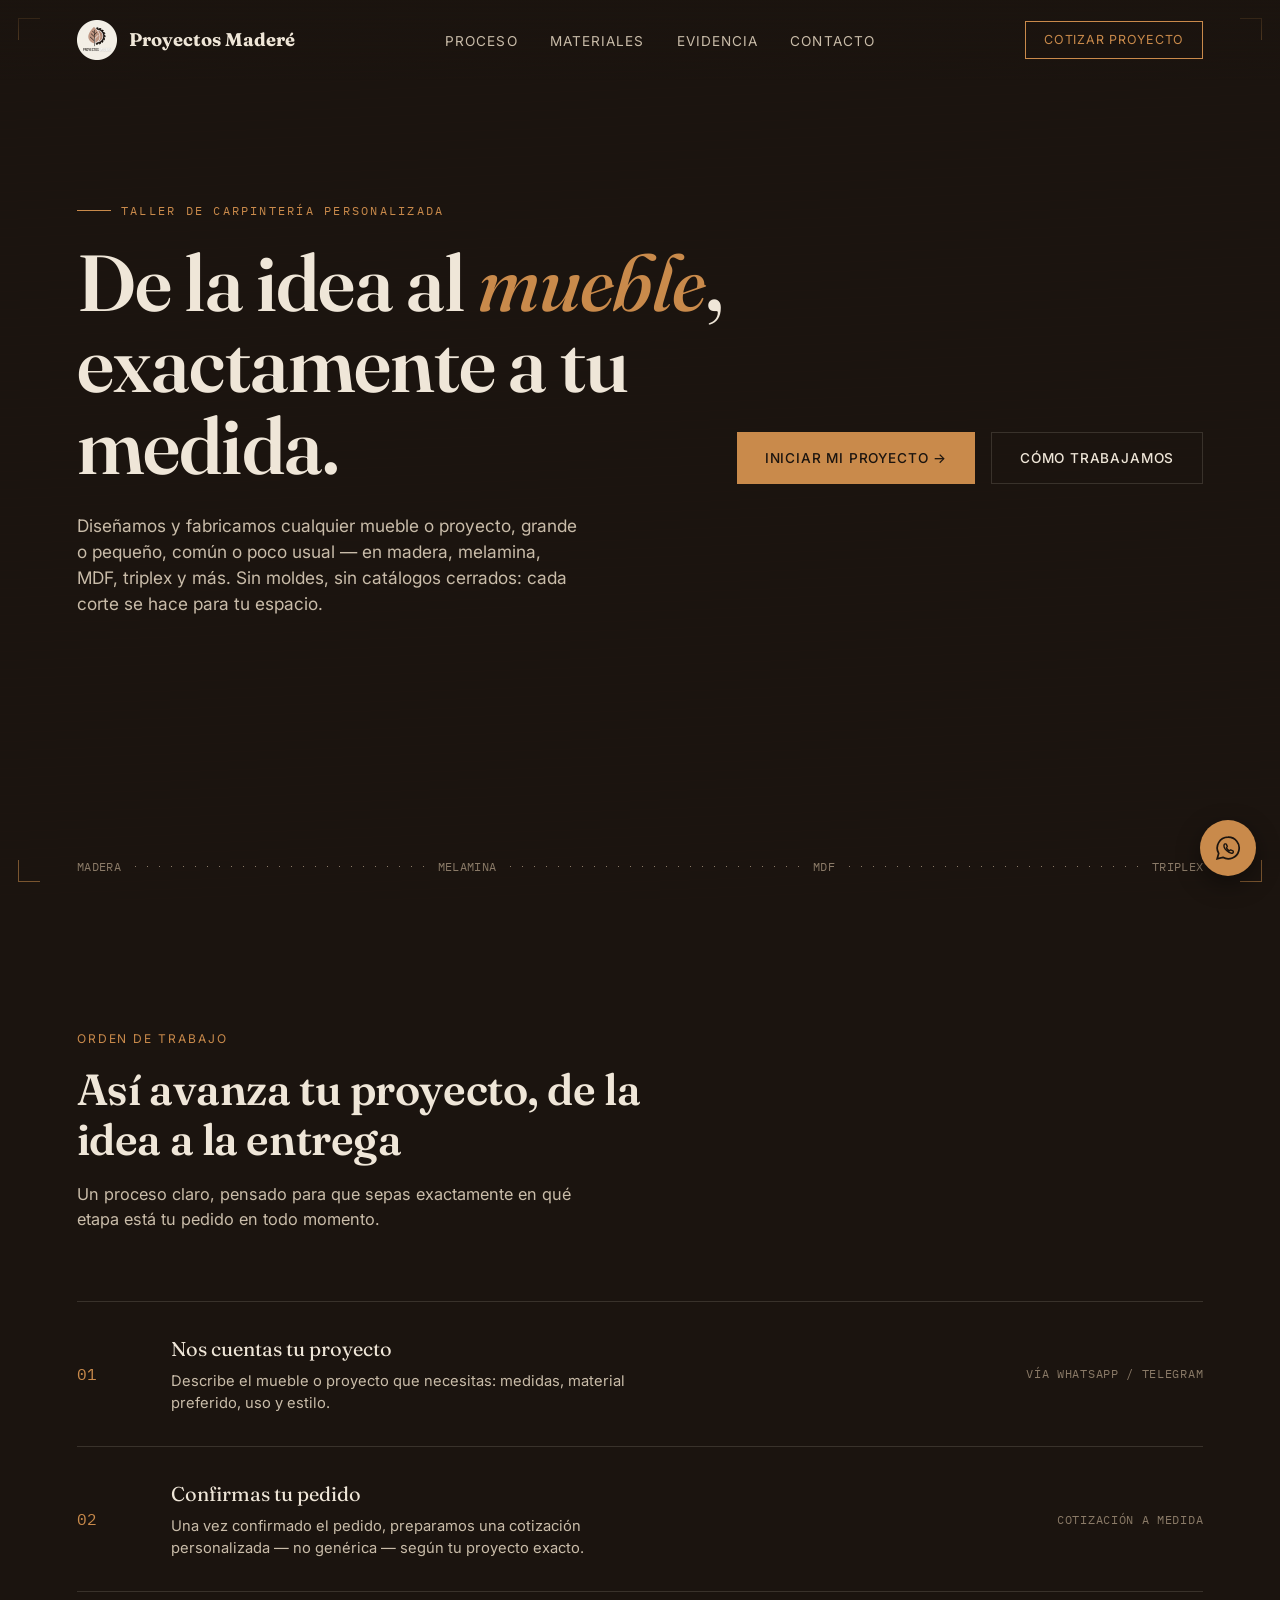
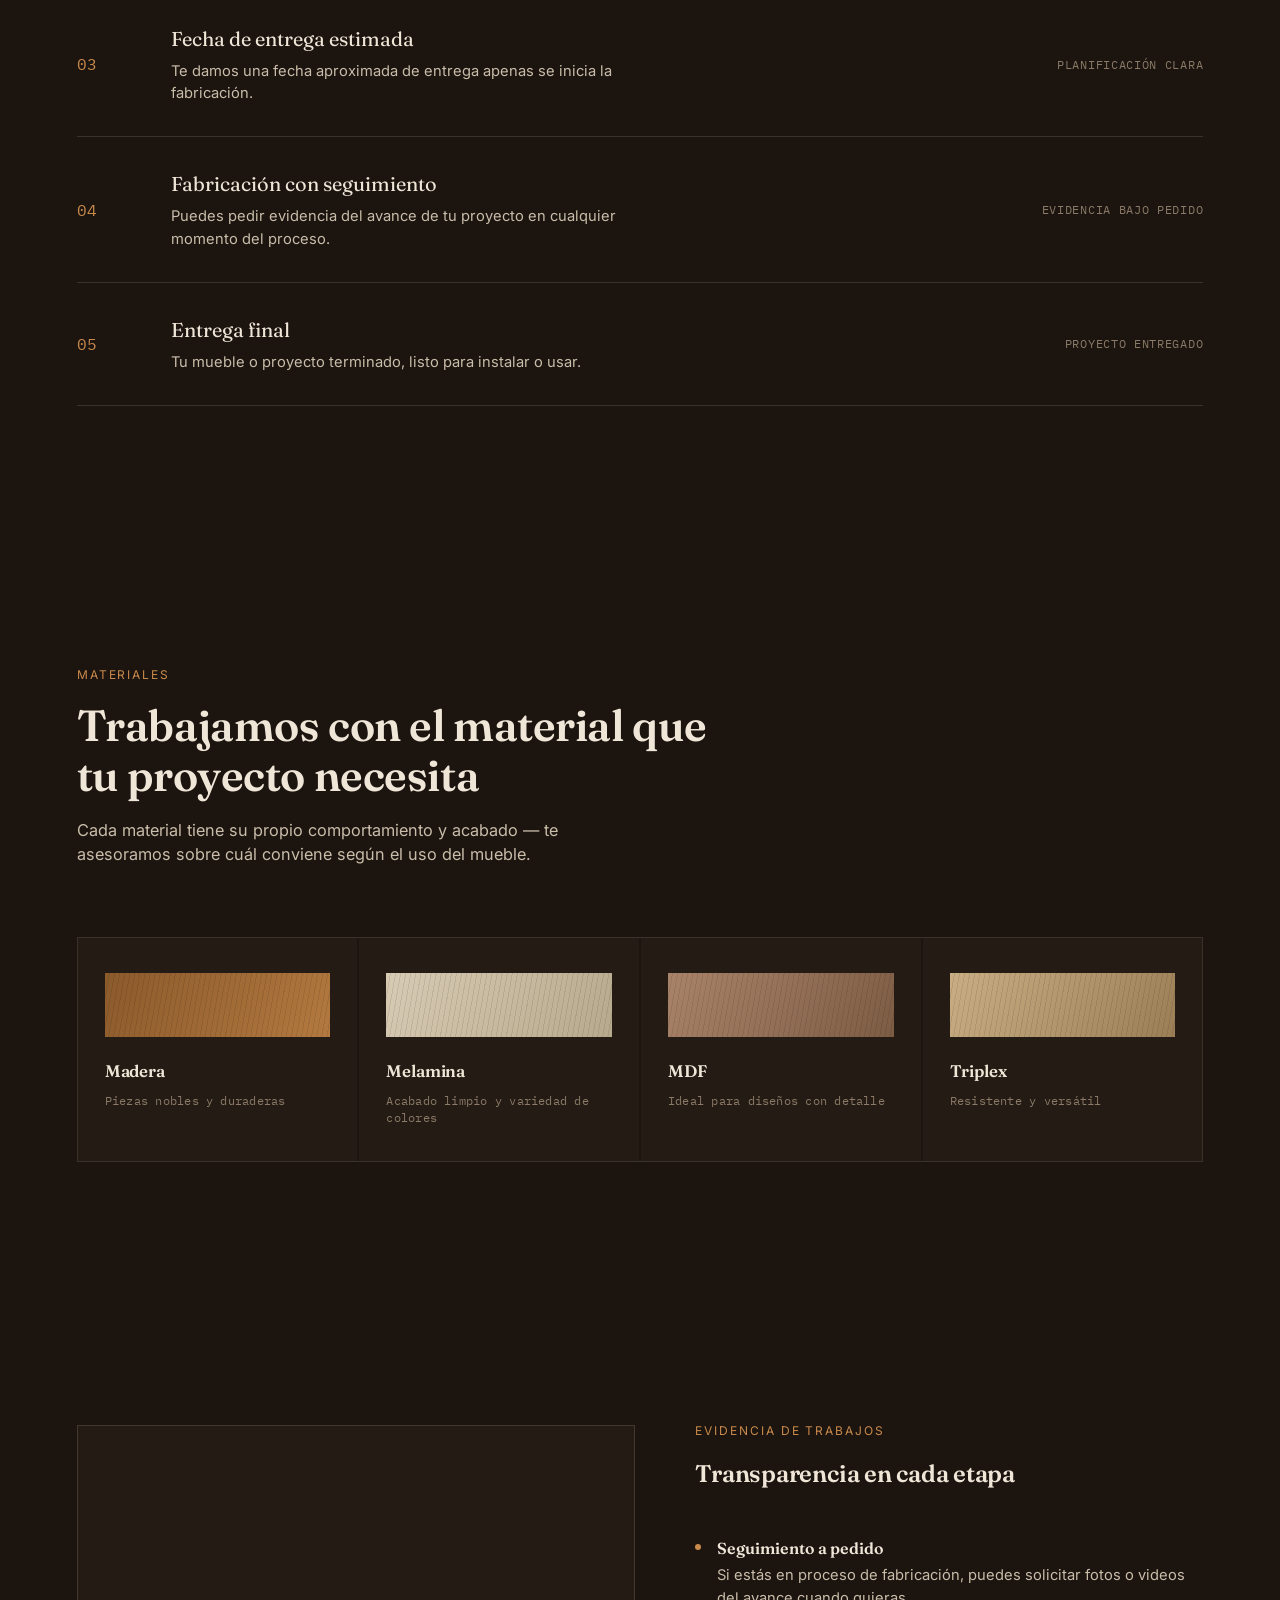
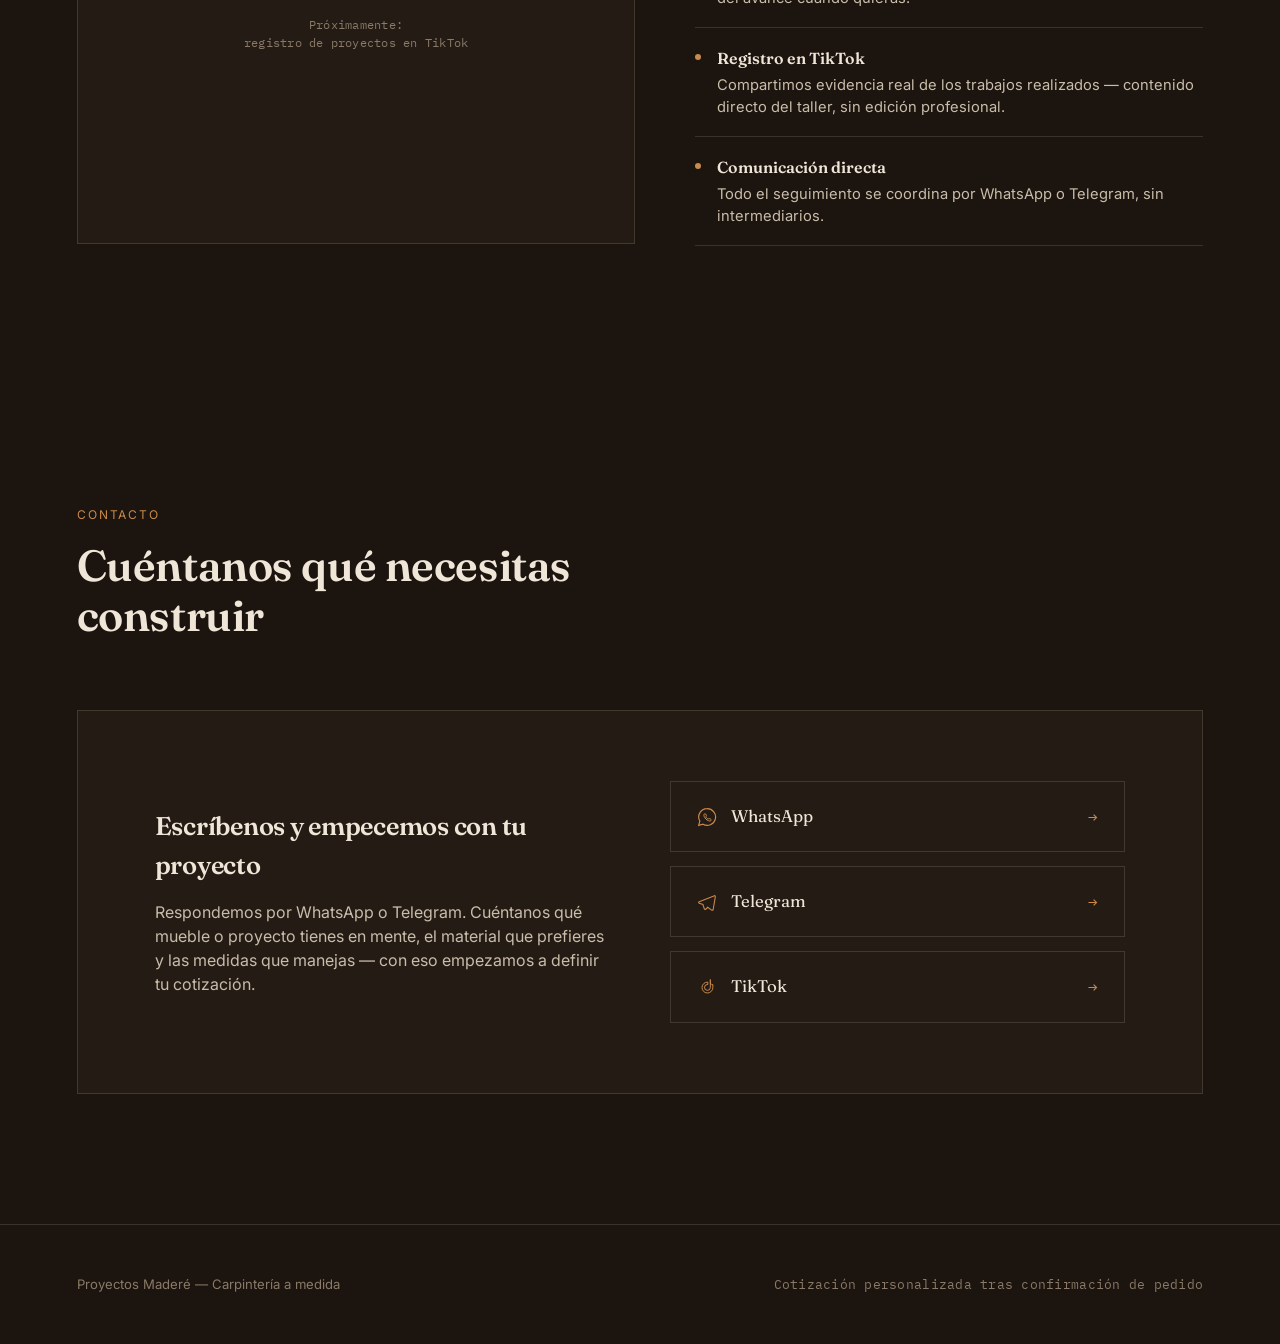
==== index.html @ c432b013 "Initial commit" ====
<!DOCTYPE html>
<html lang="es">
<head>
<meta charset="UTF-8">
<meta name="viewport" content="width=device-width, initial-scale=1.0">
<title>Proyectos Maderé — Carpintería a medida</title>
<link rel="icon" type="image/png" href="[data-uri]">
<link rel="preconnect" href="https://fonts.googleapis.com">
<link href="https://fonts.googleapis.com/css2?family=Fraunces:ital,opsz,wght@0,9..144,400;0,9..144,600;0,9..144,700;1,9..144,500&family=Inter:wght@400;500;600&family=IBM+Plex+Mono:wght@400;500&display=swap" rel="stylesheet">
<style>
  :root{
    --bg: #1B140F;
    --panel: #241B14;
    --panel-2: #2C2117;
    --wood-amber: #C98A4B;
    --wood-deep: #8B5A2B;
    --paper: #EFE6D8;
    --paper-dim: #C9BCA9;
    --muted: #8A7A67;
    --line: rgba(239,230,216,0.14);
  }
  *{box-sizing:border-box; margin:0; padding:0;}
  html{scroll-behavior:smooth;}
  body{
    background:var(--bg);
    color:var(--paper);
    font-family:'Inter', sans-serif;
    line-height:1.5;
    overflow-x:hidden;
  }
  h1,h2,h3{font-family:'Fraunces', serif; font-weight:600; letter-spacing:-0.01em;}
  .mono{font-family:'IBM Plex Mono', monospace; letter-spacing:0.02em;}
  a{color:inherit; text-decoration:none;}
  img{max-width:100%; display:block;}

  /* ---------- wood grain texture ---------- */
  .grain{
    position:fixed; inset:0; pointer-events:none; z-index:0; opacity:0.05; mix-blend-mode:overlay;
    background-image: repeating-linear-gradient(178deg, transparent 0 3px, rgba(201,138,75,0.6) 3px 4px, transparent 4px 9px),
                       repeating-linear-gradient(182deg, transparent 0 14px, rgba(139,90,43,0.4) 14px 16px, transparent 16px 40px);
  }

  /* ---------- measurement corner marks ---------- */
  .corner{position:absolute; width:22px; height:22px; border:1.5px solid var(--wood-amber); opacity:0.55;}
  .corner.tl{top:18px; left:18px; border-right:none; border-bottom:none;}
  .corner.tr{top:18px; right:18px; border-left:none; border-bottom:none;}
  .corner.bl{bottom:18px; left:18px; border-right:none; border-top:none;}
  .corner.br{bottom:18px; right:18px; border-left:none; border-top:none;}

  /* ---------- nav ---------- */
  header{
    position:fixed; top:0; left:0; right:0; z-index:50;
    display:flex; align-items:center; justify-content:space-between;
    padding:20px 6vw;
    background:linear-gradient(to bottom, rgba(27,20,15,0.95), rgba(27,20,15,0));
    transition:background .3s;
  }
  .logo{font-family:'Fraunces', serif; font-size:1.15rem; font-weight:700; display:flex; align-items:center; gap:12px;}
  .logo .mark-img{
    width:40px; height:40px; object-fit:contain; flex-shrink:0;
  }
  nav ul{list-style:none; display:flex; gap:32px;}
  nav a{font-size:0.85rem; text-transform:uppercase; letter-spacing:0.08em; color:var(--paper-dim); transition:color .2s;}
  nav a:hover{color:var(--wood-amber);}
  .nav-cta{
    font-size:0.78rem; text-transform:uppercase; letter-spacing:0.06em;
    border:1px solid var(--wood-amber); color:var(--wood-amber); padding:9px 18px;
  }
  .nav-cta:hover{background:var(--wood-amber); color:var(--bg);}
  .menu-toggle{display:none; font-size:1.5rem; color:var(--paper); background:none; border:none; cursor:pointer;}

  /* ---------- hero ---------- */
  .hero{
    position:relative; min-height:100vh; display:flex; flex-direction:column; justify-content:center;
    padding:0 6vw; overflow:hidden;
  }
  .hero-tag{
    font-size:0.78rem; text-transform:uppercase; letter-spacing:0.18em; color:var(--wood-amber);
    display:flex; align-items:center; gap:10px; margin-bottom:22px;
    opacity:0; animation:fadeUp .8s .1s forwards;
  }
  .hero-tag::before{content:""; width:34px; height:1px; background:var(--wood-amber);}
  .hero h1{
    font-size:clamp(2.6rem, 6.2vw, 5.2rem); line-height:1.03; max-width:14ch;
    opacity:0; animation:fadeUp .9s .25s forwards;
  }
  .hero h1 em{font-style:italic; color:var(--wood-amber); font-weight:500;}
  .hero p{
    margin-top:26px; max-width:46ch; font-size:1.08rem; color:var(--paper-dim);
    opacity:0; animation:fadeUp .9s .45s forwards;
  }
  .hero-actions{position: relative; top: -215px; margin-top:30px; display:flex; gap:16px; flex-wrap:wrap; justify-content:flex-end; opacity:0; animation:fadeUp .9s .6s forwards;}
  .btn{
    padding:15px 28px; font-size:0.85rem; text-transform:uppercase; letter-spacing:0.06em; font-weight:500;
    display:inline-flex; align-items:center; gap:10px; transition:all .25s; cursor:pointer; border:none;
  }
  .btn-solid{background:var(--wood-amber); color:var(--bg);}
  .btn-solid:hover{background:var(--paper); transform:translateY(-2px);}
  .btn-ghost{border:1px solid var(--line); color:var(--paper);}
  .btn-ghost:hover{border-color:var(--wood-amber); color:var(--wood-amber);}

  @keyframes fadeUp{from{opacity:0; transform:translateY(18px);} to{opacity:1; transform:translateY(0);}}

  .measure-row{
    position:absolute; bottom:25px; left:6vw; right:6vw; display:flex; align-items:center; gap:14px;
    color:var(--muted); opacity:0; animation:fadeUp 1s .8s forwards;
  }
  .measure-row .tick-line{flex:1; height:1px; background:repeating-linear-gradient(90deg, var(--muted) 0 1px, transparent 1px 12px);}
  .measure-row span{font-size:0.72rem; white-space:nowrap;}

  /* ---------- section shell ---------- */
  section{position:relative; padding:130px 6vw;}
  .section-head{max-width:640px; margin-bottom:70px;}
  .eyebrow{
    font-size:0.75rem; text-transform:uppercase; letter-spacing:0.16em; color:var(--wood-amber);
    display:block; margin-bottom:16px;
  }
  .section-head h2{font-size:clamp(1.9rem, 3.4vw, 2.9rem); line-height:1.15;}
  .section-head p{margin-top:18px; color:var(--paper-dim); font-size:1.02rem; max-width:52ch;}

  /* ---------- proceso: cut list ---------- */
  .cutlist{border-top:1px solid var(--line);}
  .cut-row{
    display:grid; grid-template-columns:70px 1fr 240px; gap:24px; align-items:center;
    padding:32px 0; border-bottom:1px solid var(--line);
    opacity:0; transform:translateY(16px); transition:opacity .6s, transform .6s;
  }
  .cut-row.visible{opacity:1; transform:translateY(0);}
  .cut-num{font-family:'IBM Plex Mono', monospace; font-size:1rem; color:var(--wood-amber);}
  .cut-title{font-size:1.25rem; font-family:'Fraunces', serif;}
  .cut-desc{color:var(--paper-dim); font-size:0.92rem; margin-top:6px; max-width:56ch;}
  .cut-tag{
    font-family:'IBM Plex Mono', monospace; font-size:0.72rem; color:var(--muted); text-align:right;
    text-transform:uppercase; letter-spacing:0.06em;
  }

  /* ---------- materiales ---------- */
  .materials-grid{display:grid; grid-template-columns:repeat(auto-fit, minmax(210px, 1fr)); gap:2px; border:1px solid var(--line);}
  .material-chip{
    background:var(--panel); padding:34px 26px; border:1px solid transparent; position:relative; transition:.3s;
    cursor:default;
  }
  .material-chip:hover{background:var(--panel-2); border-color:var(--wood-amber);}
  .swatch{width:100%; height:64px; margin-bottom:22px; position:relative; overflow:hidden;}
  .swatch::after{content:""; position:absolute; inset:0; opacity:.5;
    background-image:repeating-linear-gradient(100deg, transparent 0 4px, rgba(0,0,0,0.18) 4px 5px);}
  .swatch-madera{background:linear-gradient(120deg,#8B5A2B,#B37940);}
  .swatch-melamina{background:linear-gradient(120deg,#D8CBB4,#B7A98C);}
  .swatch-mdf{background:linear-gradient(120deg,#A9836A,#7C5C43);}
  .swatch-triplex{background:linear-gradient(120deg,#C9AE83,#9B7E56);}
  .material-chip h3{font-size:1.05rem;}
  .material-chip .mono{font-size:0.72rem; color:var(--muted); display:block; margin-top:8px;}

  /* ---------- evidencia / galería ---------- */
  .evidence-wrap{
    display:grid; grid-template-columns:1.1fr 1fr; gap:60px; align-items:center;
  }
  .evidence-frame{
    position:relative; aspect-ratio:4/3; border:1px solid var(--line); background:var(--panel);
    display:flex; align-items:center; justify-content:center; text-align:center; padding:30px;
  }
  .evidence-frame .mono{font-size:0.75rem; color:var(--muted);}
  .evidence-list li{display:flex; gap:16px; padding:18px 0; border-bottom:1px solid var(--line);}
  .evidence-list .dot{width:6px; height:6px; border-radius:50%; background:var(--wood-amber); margin-top:8px; flex-shrink:0;}
  .evidence-list strong{font-family:'Fraunces', serif; font-weight:600;}
  .evidence-list p{color:var(--paper-dim); font-size:0.92rem; margin-top:4px;}

  /* ---------- contacto ---------- */
  .contact-panel{
    background:var(--panel); border:1px solid var(--line); padding:70px 6vw; position:relative;
    display:grid; grid-template-columns:1fr 1fr; gap:60px; align-items:center;
  }
  .contact-methods{display:flex; flex-direction:column; gap:14px;}
  .contact-btn{
    display:flex; align-items:center; justify-content:space-between; padding:22px 26px;
    border:1px solid var(--line); transition:.25s;
  }
  .contact-btn:hover{border-color:var(--wood-amber); background:var(--panel-2);}
  .contact-btn .label{display:flex; align-items:center; gap:14px; font-size:1.05rem; font-family:'Fraunces', serif;}
  .contact-btn .icon{width:20px; height:20px; flex-shrink:0;}
  .contact-btn .arrow{color:var(--wood-amber); font-family:'IBM Plex Mono', monospace;}

  /* ---------- sticky whatsapp ---------- */
  .sticky-wa{
    position:fixed; bottom:24px; right:24px; z-index:60; background:var(--wood-amber); color:var(--bg);
    width:56px; height:56px; border-radius:50%; display:flex; align-items:center; justify-content:center;
    box-shadow:0 8px 24px rgba(0,0,0,0.4); transition:transform .2s;
  }
  .sticky-wa:hover{transform:scale(1.08);}

  footer{
    padding:50px 6vw; border-top:1px solid var(--line); display:flex; justify-content:space-between;
    flex-wrap:wrap; gap:20px; color:var(--muted); font-size:0.82rem;
  }

  .reveal{opacity:0; transform:translateY(20px); transition:opacity .7s ease, transform .7s ease;}
  .reveal.visible{opacity:1; transform:translateY(0);}

  @media (max-width:860px){
    nav ul, .nav-cta{display:none;}
    .menu-toggle{display:block;}
    .evidence-wrap, .contact-panel{grid-template-columns:1fr;}
    .cut-row{grid-template-columns:44px 1fr; }
    .cut-tag{grid-column:2; text-align:left; margin-top:6px;}
    section{padding:90px 6vw;}
    .hero-actions{justify-content:flex-start;}
  }
</style>
</head>
<body>

<div class="grain"></div>

<header id="header">
  <div class="logo"><img class="mark-img" src="[data-uri]" alt="Logo Proyectos Maderé">Proyectos Maderé</div>
  <nav>
    <ul>
      <li><a href="#proceso">Proceso</a></li>
      <li><a href="#materiales">Materiales</a></li>
      <li><a href="#evidencia">Evidencia</a></li>
      <li><a href="#contacto">Contacto</a></li>
    </ul>
  </nav>
  <a href="#contacto" class="nav-cta">Cotizar proyecto</a>
  <button class="menu-toggle">☰</button>
</header>

<section class="hero">
  <span class="corner tl"></span><span class="corner tr"></span>
  <span class="corner bl"></span><span class="corner br"></span>
  <div class="hero-tag mono">Taller de carpintería personalizada</div>
  <h1>De la idea al <em>mueble</em>, exactamente a tu medida.</h1>
  <p>Diseñamos y fabricamos cualquier mueble o proyecto, grande o pequeño, común o poco usual — en madera, melamina, MDF, triplex y más. Sin moldes, sin catálogos cerrados: cada corte se hace para tu espacio.</p>
  <div class="hero-actions">
    <a href="#contacto" class="btn btn-solid">Iniciar mi proyecto →</a>
    <a href="#proceso" class="btn btn-ghost">Cómo trabajamos</a>
  </div>
  <div class="measure-row mono">
    <span>MADERA</span><div class="tick-line"></div>
    <span>MELAMINA</span><div class="tick-line"></div>
    <span>MDF</span><div class="tick-line"></div>
    <span>TRIPLEX</span>
  </div>
</section>

<section id="proceso">
  <div class="section-head reveal">
    <span class="eyebrow">Orden de trabajo</span>
    <h2>Así avanza tu proyecto, de la idea a la entrega</h2>
    <p>Un proceso claro, pensado para que sepas exactamente en qué etapa está tu pedido en todo momento.</p>
  </div>
  <div class="cutlist">
    <div class="cut-row">
      <div class="cut-num mono">01</div>
      <div><div class="cut-title">Nos cuentas tu proyecto</div><div class="cut-desc">Describe el mueble o proyecto que necesitas: medidas, material preferido, uso y estilo.</div></div>
      <div class="cut-tag">Vía WhatsApp / Telegram</div>
    </div>
    <div class="cut-row">
      <div class="cut-num mono">02</div>
      <div><div class="cut-title">Confirmas tu pedido</div><div class="cut-desc">Una vez confirmado el pedido, preparamos una cotización personalizada — no genérica — según tu proyecto exacto.</div></div>
      <div class="cut-tag">Cotización a medida</div>
    </div>
    <div class="cut-row">
      <div class="cut-num mono">03</div>
      <div><div class="cut-title">Fecha de entrega estimada</div><div class="cut-desc">Te damos una fecha aproximada de entrega apenas se inicia la fabricación.</div></div>
      <div class="cut-tag">Planificación clara</div>
    </div>
    <div class="cut-row">
      <div class="cut-num mono">04</div>
      <div><div class="cut-title">Fabricación con seguimiento</div><div class="cut-desc">Puedes pedir evidencia del avance de tu proyecto en cualquier momento del proceso.</div></div>
      <div class="cut-tag">Evidencia bajo pedido</div>
    </div>
    <div class="cut-row">
      <div class="cut-num mono">05</div>
      <div><div class="cut-title">Entrega final</div><div class="cut-desc">Tu mueble o proyecto terminado, listo para instalar o usar.</div></div>
      <div class="cut-tag">Proyecto entregado</div>
    </div>
  </div>
</section>

<section id="materiales">
  <div class="section-head reveal">
    <span class="eyebrow">Materiales</span>
    <h2>Trabajamos con el material que tu proyecto necesita</h2>
    <p>Cada material tiene su propio comportamiento y acabado — te asesoramos sobre cuál conviene según el uso del mueble.</p>
  </div>
  <div class="materials-grid reveal">
    <div class="material-chip">
      <div class="swatch swatch-madera"></div>
      <h3>Madera</h3>
      <span class="mono">Piezas nobles y duraderas</span>
    </div>
    <div class="material-chip">
      <div class="swatch swatch-melamina"></div>
      <h3>Melamina</h3>
      <span class="mono">Acabado limpio y variedad de colores</span>
    </div>
    <div class="material-chip">
      <div class="swatch swatch-mdf"></div>
      <h3>MDF</h3>
      <span class="mono">Ideal para diseños con detalle</span>
    </div>
    <div class="material-chip">
      <div class="swatch swatch-triplex"></div>
      <h3>Triplex</h3>
      <span class="mono">Resistente y versátil</span>
    </div>
  </div>
</section>

<section id="evidencia">
  <div class="evidence-wrap">
    <div class="evidence-frame reveal">
      <div class="mono">Próximamente:<br>registro de proyectos en TikTok</div>
    </div>
    <div class="reveal">
      <span class="eyebrow">Evidencia de trabajos</span>
      <h2 style="margin-bottom:26px;">Transparencia en cada etapa</h2>
      <ul class="evidence-list">
        <li><span class="dot"></span><div><strong>Seguimiento a pedido</strong><p>Si estás en proceso de fabricación, puedes solicitar fotos o videos del avance cuando quieras.</p></div></li>
        <li><span class="dot"></span><div><strong>Registro en TikTok</strong><p>Compartimos evidencia real de los trabajos realizados — contenido directo del taller, sin edición profesional.</p></div></li>
        <li><span class="dot"></span><div><strong>Comunicación directa</strong><p>Todo el seguimiento se coordina por WhatsApp o Telegram, sin intermediarios.</p></div></li>
      </ul>
    </div>
  </div>
</section>

<section id="contacto">
  <div class="section-head reveal">
    <span class="eyebrow">Contacto</span>
    <h2>Cuéntanos qué necesitas construir</h2>
  </div>
  <div class="contact-panel reveal">
    <div>
      <h3 style="font-size:1.6rem; margin-bottom:16px;">Escríbenos y empecemos con tu proyecto</h3>
      <p style="color:var(--paper-dim);">Respondemos por WhatsApp o Telegram. Cuéntanos qué mueble o proyecto tienes en mente, el material que prefieres y las medidas que manejas — con eso empezamos a definir tu cotización.</p>
    </div>
    <div class="contact-methods">
      <a href="https://wa.me/593982486175" class="contact-btn" target="_blank">
        <span class="label">
          <svg class="icon" viewBox="0 0 24 24" fill="none"><path d="M12 2a10 10 0 0 0-8.6 15L2 22l5.2-1.4A10 10 0 1 0 12 2Z" stroke="#C98A4B" stroke-width="1.4"/><path d="M8.5 8.7c.2-.5.5-.5.8-.5h.6c.2 0 .4 0 .6.4l.8 1.9c.1.2 0 .4-.1.5l-.5.6c-.1.2-.1.3 0 .5.4.7 1.6 1.9 2.3 2.3.2.1.3.1.5 0l.6-.5c.1-.1.3-.2.5-.1l1.9.8c.4.2.4.4.4.6v.6c0 .3 0 .6-.5.8-1.7.7-3.9-.4-5.7-2.2-1.8-1.8-2.9-4-2.2-5.7Z" stroke="#C98A4B" stroke-width="1.2"/></svg>
          WhatsApp
        </span>
        <span class="arrow mono">→</span>
      </a>
      <a href="https://t.me/vinicioserrano" class="contact-btn" target="_blank">
        <span class="label">
          <svg class="icon" viewBox="0 0 24 24" fill="none"><path d="M21 4.5 2.6 11.7c-.9.4-.9 1.6.1 1.9l4.4 1.4 1.7 5.3c.2.7 1.1.9 1.6.4l2.5-2.4 4.6 3.4c.7.5 1.7.1 1.9-.7L22 5.6c.2-.9-.7-1.6-1-1.1Z" stroke="#C98A4B" stroke-width="1.3"/></svg>
          Telegram
        </span>
        <span class="arrow mono">→</span>
      </a>
      <a href="https://www.tiktok.com/@proyectosmadere" class="contact-btn" target="_blank">
        <span class="label">
          <svg class="icon" viewBox="0 0 24 24" fill="none"><path d="M16 3v9.5a3.5 3.5 0 1 1-3-3.46V6.2A6.5 6.5 0 1 0 19 12.7V9c-1.1 0-2.2-.4-3-1.1V3h0Z" stroke="#C98A4B" stroke-width="1.2"/></svg>
          TikTok
        </span>
        <span class="arrow mono">→</span>
      </a>
    </div>
  </div>
</section>

<footer>
  <div>Proyectos Maderé — Carpintería a medida</div>
  <div class="mono">Cotización personalizada tras confirmación de pedido</div>
</footer>

<a href="https://wa.me/593900000000" class="sticky-wa" target="_blank" aria-label="Escribir por WhatsApp">
  <svg width="26" height="26" viewBox="0 0 24 24" fill="none"><path d="M12 2a10 10 0 0 0-8.6 15L2 22l5.2-1.4A10 10 0 1 0 12 2Z" stroke="#1B140F" stroke-width="1.6"/><path d="M8.5 8.7c.2-.5.5-.5.8-.5h.6c.2 0 .4 0 .6.4l.8 1.9c.1.2 0 .4-.1.5l-.5.6c-.1.2-.1.3 0 .5.4.7 1.6 1.9 2.3 2.3.2.1.3.1.5 0l.6-.5c.1-.1.3-.2.5-.1l1.9.8c.4.2.4.4.4.6v.6c0 .3 0 .6-.5.8-1.7.7-3.9-.4-5.7-2.2-1.8-1.8-2.9-4-2.2-5.7Z" stroke="#1B140F" stroke-width="1.3"/></svg>
</a>

<script>
  // reveal on scroll
  const revealEls = document.querySelectorAll('.reveal, .cut-row');
  const io = new IntersectionObserver((entries)=>{
    entries.forEach(e=>{
      if(e.isIntersecting){ e.target.classList.add('visible'); io.unobserve(e.target); }
    });
  }, {threshold:0.15});
  revealEls.forEach(el=>io.observe(el));

  // header background on scroll
  const header = document.getElementById('header');
  window.addEventListener('scroll', ()=>{
    if(window.scrollY > 40){ header.style.background = 'rgba(27,20,15,0.92)'; }
    else{ header.style.background = 'linear-gradient(to bottom, rgba(27,20,15,0.95), rgba(27,20,15,0))'; }
  });
</script>

</body>
</html>
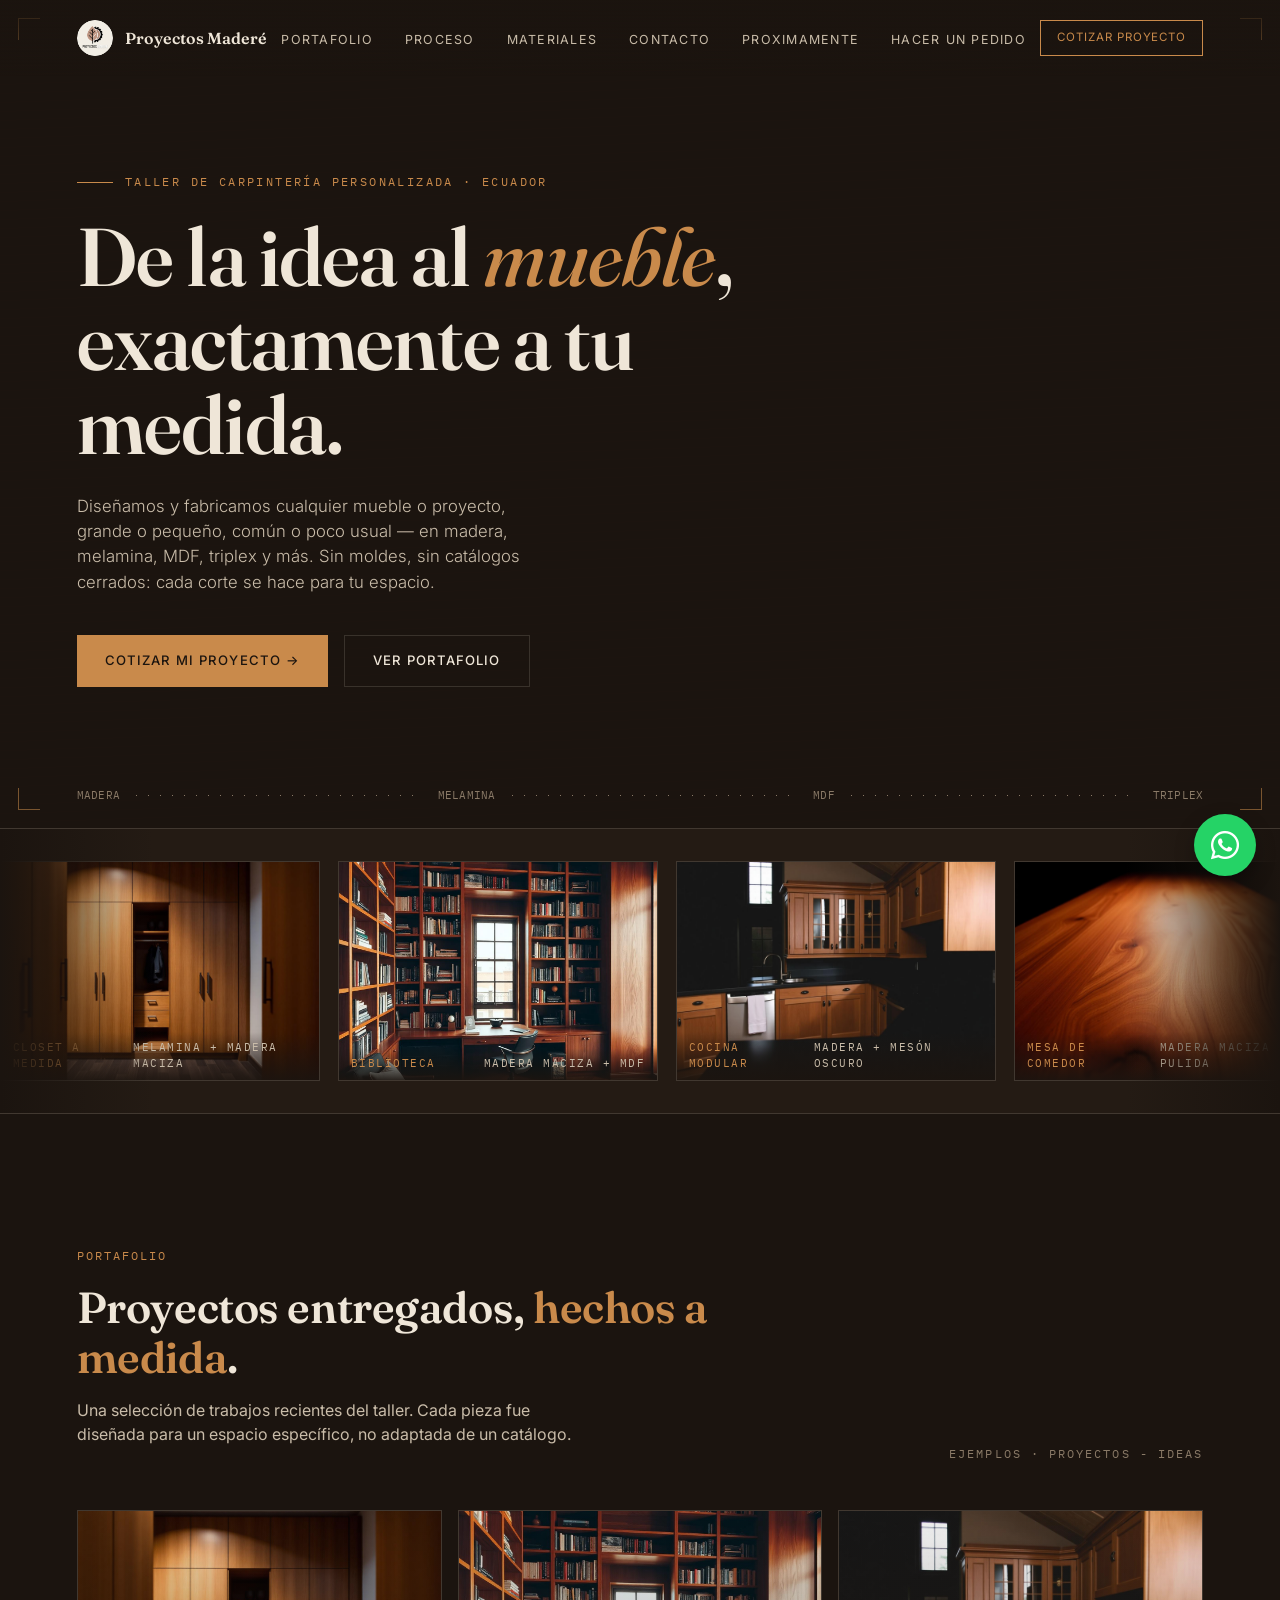
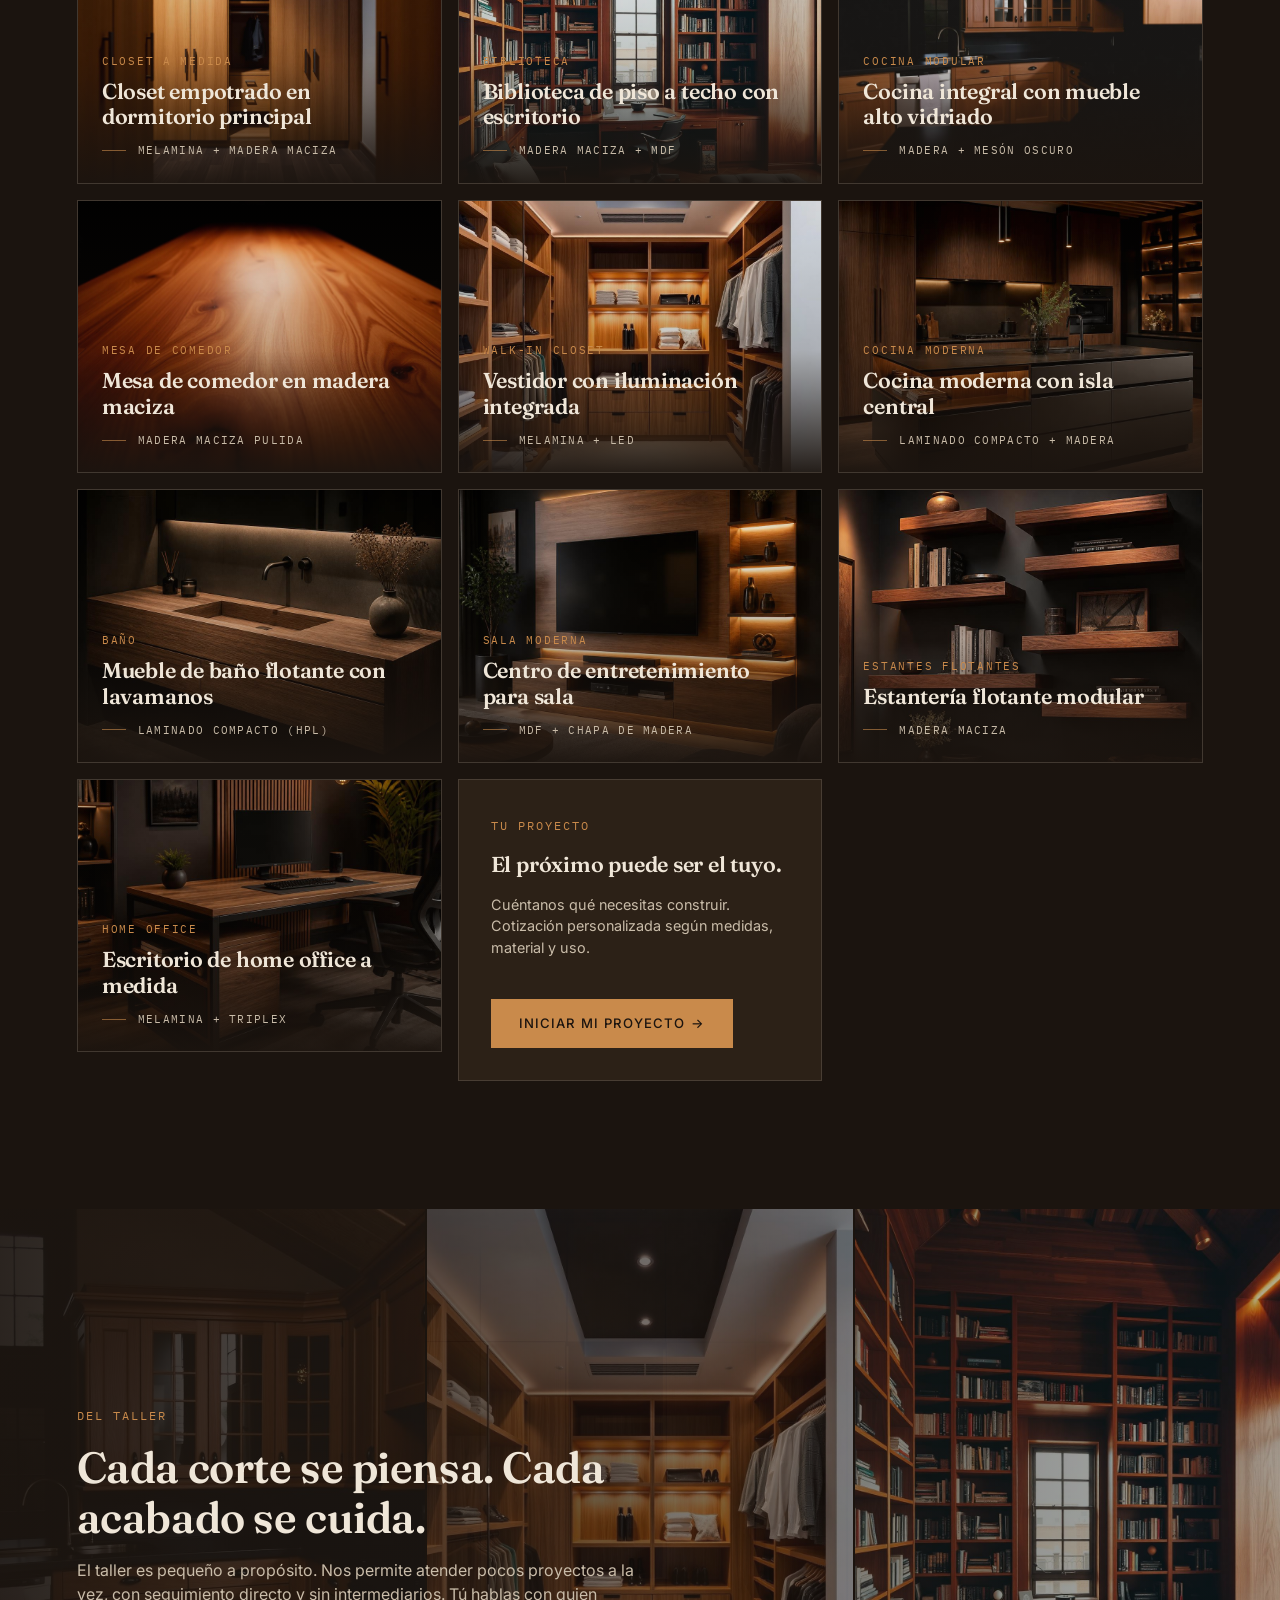
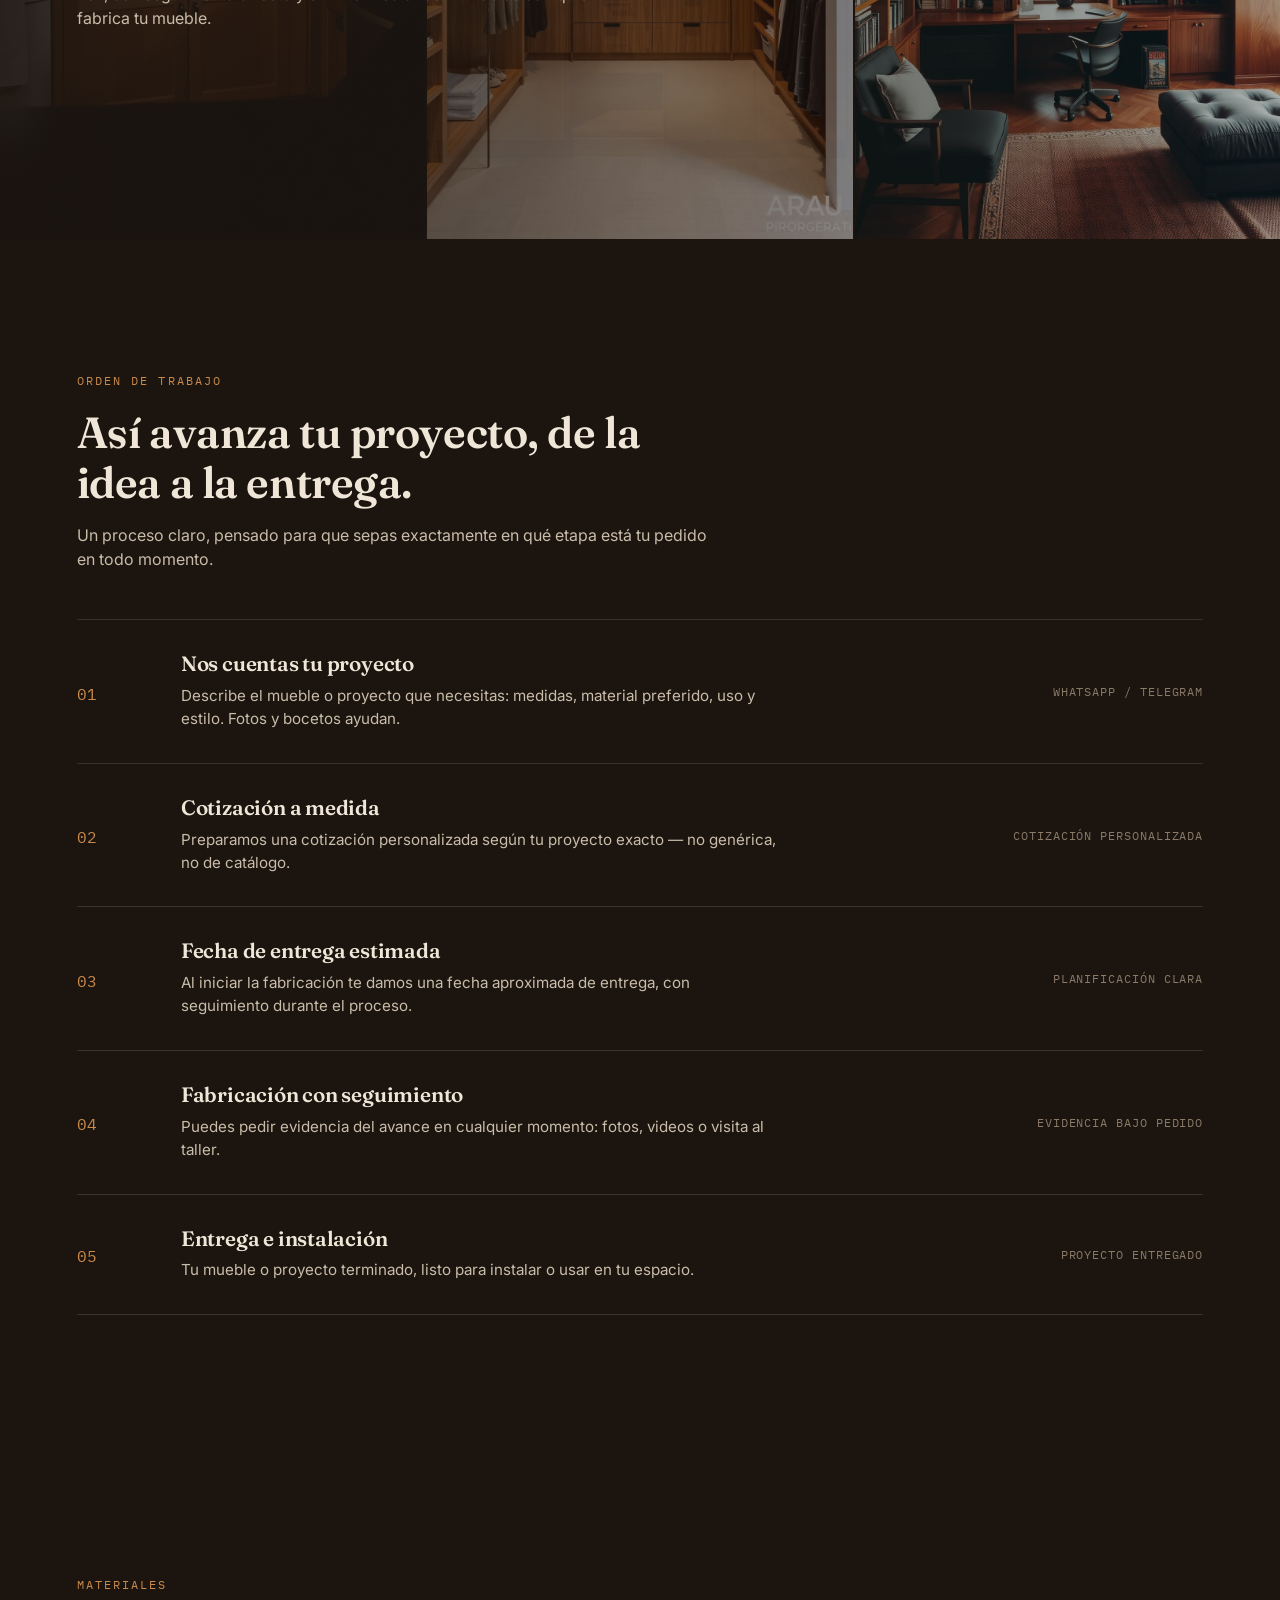
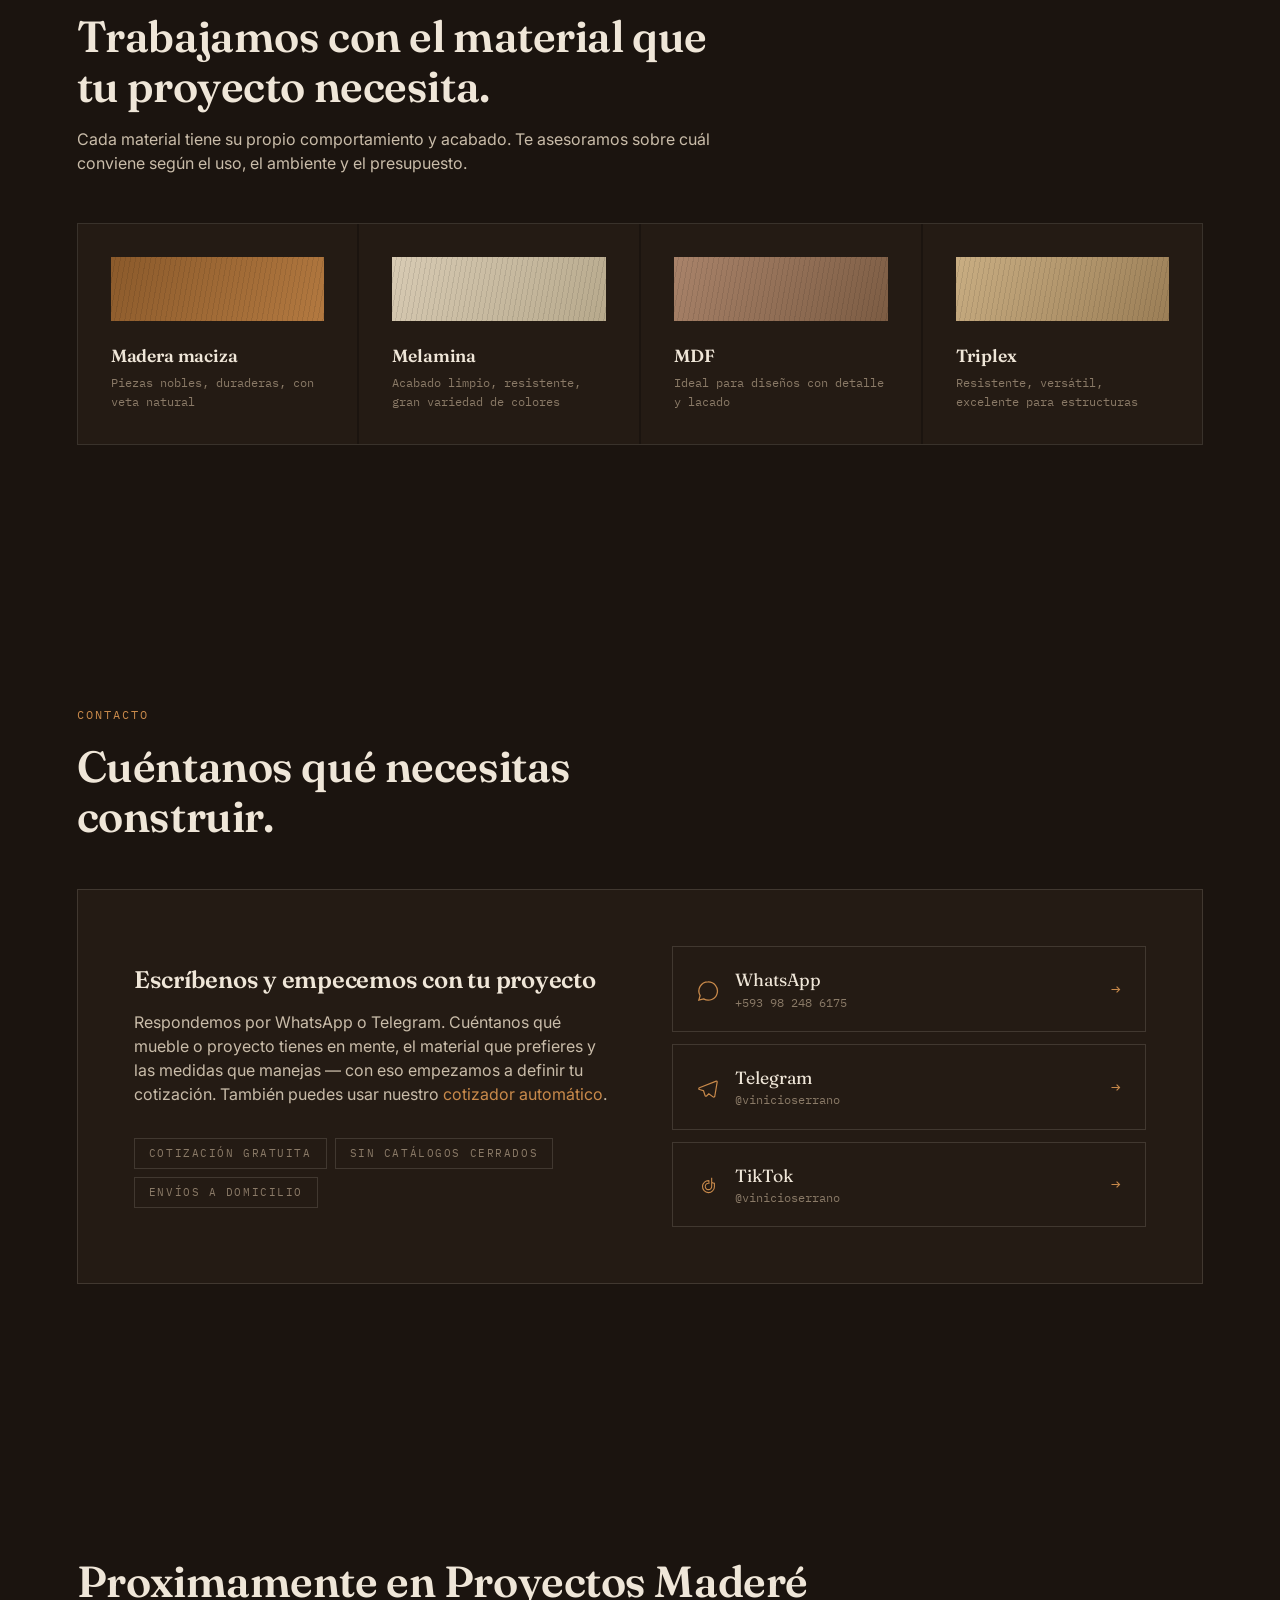
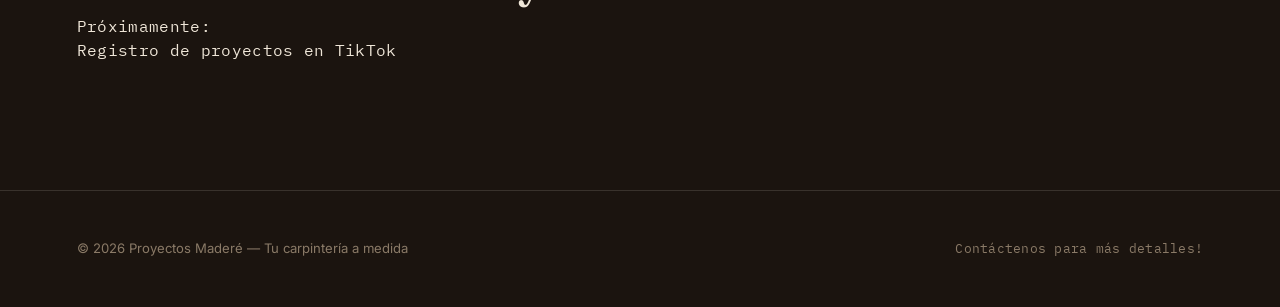
==== commit f5bfd365: "Actualización del sitio web" ====
--- a/index.html
+++ b/index.html
@@ -1,392 +1,253 @@
-<!DOCTYPE html>
-<html lang="es">
-<head>
-<meta charset="UTF-8">
-<meta name="viewport" content="width=device-width, initial-scale=1.0">
-<title>Proyectos Maderé — Carpintería a medida</title>
-<link rel="icon" type="image/png" href="[data-uri]">
-<link rel="preconnect" href="https://fonts.googleapis.com">
-<link href="https://fonts.googleapis.com/css2?family=Fraunces:ital,opsz,wght@0,9..144,400;0,9..144,600;0,9..144,700;1,9..144,500&family=Inter:wght@400;500;600&family=IBM+Plex+Mono:wght@400;500&display=swap" rel="stylesheet">
-<style>
-  :root{
-    --bg: #1B140F;
-    --panel: #241B14;
-    --panel-2: #2C2117;
-    --wood-amber: #C98A4B;
-    --wood-deep: #8B5A2B;
-    --paper: #EFE6D8;
-    --paper-dim: #C9BCA9;
-    --muted: #8A7A67;
-    --line: rgba(239,230,216,0.14);
-  }
-  *{box-sizing:border-box; margin:0; padding:0;}
-  html{scroll-behavior:smooth;}
-  body{
-    background:var(--bg);
-    color:var(--paper);
-    font-family:'Inter', sans-serif;
-    line-height:1.5;
-    overflow-x:hidden;
-  }
-  h1,h2,h3{font-family:'Fraunces', serif; font-weight:600; letter-spacing:-0.01em;}
-  .mono{font-family:'IBM Plex Mono', monospace; letter-spacing:0.02em;}
-  a{color:inherit; text-decoration:none;}
-  img{max-width:100%; display:block;}
-
-  /* ---------- wood grain texture ---------- */
-  .grain{
-    position:fixed; inset:0; pointer-events:none; z-index:0; opacity:0.05; mix-blend-mode:overlay;
-    background-image: repeating-linear-gradient(178deg, transparent 0 3px, rgba(201,138,75,0.6) 3px 4px, transparent 4px 9px),
-                       repeating-linear-gradient(182deg, transparent 0 14px, rgba(139,90,43,0.4) 14px 16px, transparent 16px 40px);
-  }
-
-  /* ---------- measurement corner marks ---------- */
-  .corner{position:absolute; width:22px; height:22px; border:1.5px solid var(--wood-amber); opacity:0.55;}
-  .corner.tl{top:18px; left:18px; border-right:none; border-bottom:none;}
-  .corner.tr{top:18px; right:18px; border-left:none; border-bottom:none;}
-  .corner.bl{bottom:18px; left:18px; border-right:none; border-top:none;}
-  .corner.br{bottom:18px; right:18px; border-left:none; border-top:none;}
-
-  /* ---------- nav ---------- */
-  header{
-    position:fixed; top:0; left:0; right:0; z-index:50;
-    display:flex; align-items:center; justify-content:space-between;
-    padding:20px 6vw;
-    background:linear-gradient(to bottom, rgba(27,20,15,0.95), rgba(27,20,15,0));
-    transition:background .3s;
-  }
-  .logo{font-family:'Fraunces', serif; font-size:1.15rem; font-weight:700; display:flex; align-items:center; gap:12px;}
-  .logo .mark-img{
-    width:40px; height:40px; object-fit:contain; flex-shrink:0;
-  }
-  nav ul{list-style:none; display:flex; gap:32px;}
-  nav a{font-size:0.85rem; text-transform:uppercase; letter-spacing:0.08em; color:var(--paper-dim); transition:color .2s;}
-  nav a:hover{color:var(--wood-amber);}
-  .nav-cta{
-    font-size:0.78rem; text-transform:uppercase; letter-spacing:0.06em;
-    border:1px solid var(--wood-amber); color:var(--wood-amber); padding:9px 18px;
-  }
-  .nav-cta:hover{background:var(--wood-amber); color:var(--bg);}
-  .menu-toggle{display:none; font-size:1.5rem; color:var(--paper); background:none; border:none; cursor:pointer;}
-
-  /* ---------- hero ---------- */
-  .hero{
-    position:relative; min-height:100vh; display:flex; flex-direction:column; justify-content:center;
-    padding:0 6vw; overflow:hidden;
-  }
-  .hero-tag{
-    font-size:0.78rem; text-transform:uppercase; letter-spacing:0.18em; color:var(--wood-amber);
-    display:flex; align-items:center; gap:10px; margin-bottom:22px;
-    opacity:0; animation:fadeUp .8s .1s forwards;
-  }
-  .hero-tag::before{content:""; width:34px; height:1px; background:var(--wood-amber);}
-  .hero h1{
-    font-size:clamp(2.6rem, 6.2vw, 5.2rem); line-height:1.03; max-width:14ch;
-    opacity:0; animation:fadeUp .9s .25s forwards;
-  }
-  .hero h1 em{font-style:italic; color:var(--wood-amber); font-weight:500;}
-  .hero p{
-    margin-top:26px; max-width:46ch; font-size:1.08rem; color:var(--paper-dim);
-    opacity:0; animation:fadeUp .9s .45s forwards;
-  }
-  .hero-actions{position: relative; top: -215px; margin-top:30px; display:flex; gap:16px; flex-wrap:wrap; justify-content:flex-end; opacity:0; animation:fadeUp .9s .6s forwards;}
-  .btn{
-    padding:15px 28px; font-size:0.85rem; text-transform:uppercase; letter-spacing:0.06em; font-weight:500;
-    display:inline-flex; align-items:center; gap:10px; transition:all .25s; cursor:pointer; border:none;
-  }
-  .btn-solid{background:var(--wood-amber); color:var(--bg);}
-  .btn-solid:hover{background:var(--paper); transform:translateY(-2px);}
-  .btn-ghost{border:1px solid var(--line); color:var(--paper);}
-  .btn-ghost:hover{border-color:var(--wood-amber); color:var(--wood-amber);}
-
-  @keyframes fadeUp{from{opacity:0; transform:translateY(18px);} to{opacity:1; transform:translateY(0);}}
-
-  .measure-row{
-    position:absolute; bottom:25px; left:6vw; right:6vw; display:flex; align-items:center; gap:14px;
-    color:var(--muted); opacity:0; animation:fadeUp 1s .8s forwards;
-  }
-  .measure-row .tick-line{flex:1; height:1px; background:repeating-linear-gradient(90deg, var(--muted) 0 1px, transparent 1px 12px);}
-  .measure-row span{font-size:0.72rem; white-space:nowrap;}
-
-  /* ---------- section shell ---------- */
-  section{position:relative; padding:130px 6vw;}
-  .section-head{max-width:640px; margin-bottom:70px;}
-  .eyebrow{
-    font-size:0.75rem; text-transform:uppercase; letter-spacing:0.16em; color:var(--wood-amber);
-    display:block; margin-bottom:16px;
-  }
-  .section-head h2{font-size:clamp(1.9rem, 3.4vw, 2.9rem); line-height:1.15;}
-  .section-head p{margin-top:18px; color:var(--paper-dim); font-size:1.02rem; max-width:52ch;}
-
-  /* ---------- proceso: cut list ---------- */
-  .cutlist{border-top:1px solid var(--line);}
-  .cut-row{
-    display:grid; grid-template-columns:70px 1fr 240px; gap:24px; align-items:center;
-    padding:32px 0; border-bottom:1px solid var(--line);
-    opacity:0; transform:translateY(16px); transition:opacity .6s, transform .6s;
-  }
-  .cut-row.visible{opacity:1; transform:translateY(0);}
-  .cut-num{font-family:'IBM Plex Mono', monospace; font-size:1rem; color:var(--wood-amber);}
-  .cut-title{font-size:1.25rem; font-family:'Fraunces', serif;}
-  .cut-desc{color:var(--paper-dim); font-size:0.92rem; margin-top:6px; max-width:56ch;}
-  .cut-tag{
-    font-family:'IBM Plex Mono', monospace; font-size:0.72rem; color:var(--muted); text-align:right;
-    text-transform:uppercase; letter-spacing:0.06em;
-  }
-
-  /* ---------- materiales ---------- */
-  .materials-grid{display:grid; grid-template-columns:repeat(auto-fit, minmax(210px, 1fr)); gap:2px; border:1px solid var(--line);}
-  .material-chip{
-    background:var(--panel); padding:34px 26px; border:1px solid transparent; position:relative; transition:.3s;
-    cursor:default;
-  }
-  .material-chip:hover{background:var(--panel-2); border-color:var(--wood-amber);}
-  .swatch{width:100%; height:64px; margin-bottom:22px; position:relative; overflow:hidden;}
-  .swatch::after{content:""; position:absolute; inset:0; opacity:.5;
-    background-image:repeating-linear-gradient(100deg, transparent 0 4px, rgba(0,0,0,0.18) 4px 5px);}
-  .swatch-madera{background:linear-gradient(120deg,#8B5A2B,#B37940);}
-  .swatch-melamina{background:linear-gradient(120deg,#D8CBB4,#B7A98C);}
-  .swatch-mdf{background:linear-gradient(120deg,#A9836A,#7C5C43);}
-  .swatch-triplex{background:linear-gradient(120deg,#C9AE83,#9B7E56);}
-  .material-chip h3{font-size:1.05rem;}
-  .material-chip .mono{font-size:0.72rem; color:var(--muted); display:block; margin-top:8px;}
-
-  /* ---------- evidencia / galería ---------- */
-  .evidence-wrap{
-    display:grid; grid-template-columns:1.1fr 1fr; gap:60px; align-items:center;
-  }
-  .evidence-frame{
-    position:relative; aspect-ratio:4/3; border:1px solid var(--line); background:var(--panel);
-    display:flex; align-items:center; justify-content:center; text-align:center; padding:30px;
-  }
-  .evidence-frame .mono{font-size:0.75rem; color:var(--muted);}
-  .evidence-list li{display:flex; gap:16px; padding:18px 0; border-bottom:1px solid var(--line);}
-  .evidence-list .dot{width:6px; height:6px; border-radius:50%; background:var(--wood-amber); margin-top:8px; flex-shrink:0;}
-  .evidence-list strong{font-family:'Fraunces', serif; font-weight:600;}
-  .evidence-list p{color:var(--paper-dim); font-size:0.92rem; margin-top:4px;}
-
-  /* ---------- contacto ---------- */
-  .contact-panel{
-    background:var(--panel); border:1px solid var(--line); padding:70px 6vw; position:relative;
-    display:grid; grid-template-columns:1fr 1fr; gap:60px; align-items:center;
-  }
-  .contact-methods{display:flex; flex-direction:column; gap:14px;}
-  .contact-btn{
-    display:flex; align-items:center; justify-content:space-between; padding:22px 26px;
-    border:1px solid var(--line); transition:.25s;
-  }
-  .contact-btn:hover{border-color:var(--wood-amber); background:var(--panel-2);}
-  .contact-btn .label{display:flex; align-items:center; gap:14px; font-size:1.05rem; font-family:'Fraunces', serif;}
-  .contact-btn .icon{width:20px; height:20px; flex-shrink:0;}
-  .contact-btn .arrow{color:var(--wood-amber); font-family:'IBM Plex Mono', monospace;}
-
-  /* ---------- sticky whatsapp ---------- */
-  .sticky-wa{
-    position:fixed; bottom:24px; right:24px; z-index:60; background:var(--wood-amber); color:var(--bg);
-    width:56px; height:56px; border-radius:50%; display:flex; align-items:center; justify-content:center;
-    box-shadow:0 8px 24px rgba(0,0,0,0.4); transition:transform .2s;
-  }
-  .sticky-wa:hover{transform:scale(1.08);}
-
-  footer{
-    padding:50px 6vw; border-top:1px solid var(--line); display:flex; justify-content:space-between;
-    flex-wrap:wrap; gap:20px; color:var(--muted); font-size:0.82rem;
-  }
-
-  .reveal{opacity:0; transform:translateY(20px); transition:opacity .7s ease, transform .7s ease;}
-  .reveal.visible{opacity:1; transform:translateY(0);}
-
-  @media (max-width:860px){
-    nav ul, .nav-cta{display:none;}
-    .menu-toggle{display:block;}
-    .evidence-wrap, .contact-panel{grid-template-columns:1fr;}
-    .cut-row{grid-template-columns:44px 1fr; }
-    .cut-tag{grid-column:2; text-align:left; margin-top:6px;}
-    section{padding:90px 6vw;}
-    .hero-actions{justify-content:flex-start;}
-  }
-</style>
-</head>
-<body>
-
-<div class="grain"></div>
-
-<header id="header">
-  <div class="logo"><img class="mark-img" src="[data-uri]" alt="Logo Proyectos Maderé">Proyectos Maderé</div>
-  <nav>
-    <ul>
-      <li><a href="#proceso">Proceso</a></li>
-      <li><a href="#materiales">Materiales</a></li>
-      <li><a href="#evidencia">Evidencia</a></li>
-      <li><a href="#contacto">Contacto</a></li>
-    </ul>
-  </nav>
-  <a href="#contacto" class="nav-cta">Cotizar proyecto</a>
-  <button class="menu-toggle">☰</button>
-</header>
-
-<section class="hero">
-  <span class="corner tl"></span><span class="corner tr"></span>
-  <span class="corner bl"></span><span class="corner br"></span>
-  <div class="hero-tag mono">Taller de carpintería personalizada</div>
-  <h1>De la idea al <em>mueble</em>, exactamente a tu medida.</h1>
-  <p>Diseñamos y fabricamos cualquier mueble o proyecto, grande o pequeño, común o poco usual — en madera, melamina, MDF, triplex y más. Sin moldes, sin catálogos cerrados: cada corte se hace para tu espacio.</p>
-  <div class="hero-actions">
-    <a href="#contacto" class="btn btn-solid">Iniciar mi proyecto →</a>
-    <a href="#proceso" class="btn btn-ghost">Cómo trabajamos</a>
-  </div>
-  <div class="measure-row mono">
-    <span>MADERA</span><div class="tick-line"></div>
-    <span>MELAMINA</span><div class="tick-line"></div>
-    <span>MDF</span><div class="tick-line"></div>
-    <span>TRIPLEX</span>
-  </div>
-</section>
-
-<section id="proceso">
-  <div class="section-head reveal">
-    <span class="eyebrow">Orden de trabajo</span>
-    <h2>Así avanza tu proyecto, de la idea a la entrega</h2>
-    <p>Un proceso claro, pensado para que sepas exactamente en qué etapa está tu pedido en todo momento.</p>
-  </div>
-  <div class="cutlist">
-    <div class="cut-row">
-      <div class="cut-num mono">01</div>
-      <div><div class="cut-title">Nos cuentas tu proyecto</div><div class="cut-desc">Describe el mueble o proyecto que necesitas: medidas, material preferido, uso y estilo.</div></div>
-      <div class="cut-tag">Vía WhatsApp / Telegram</div>
-    </div>
-    <div class="cut-row">
-      <div class="cut-num mono">02</div>
-      <div><div class="cut-title">Confirmas tu pedido</div><div class="cut-desc">Una vez confirmado el pedido, preparamos una cotización personalizada — no genérica — según tu proyecto exacto.</div></div>
-      <div class="cut-tag">Cotización a medida</div>
-    </div>
-    <div class="cut-row">
-      <div class="cut-num mono">03</div>
-      <div><div class="cut-title">Fecha de entrega estimada</div><div class="cut-desc">Te damos una fecha aproximada de entrega apenas se inicia la fabricación.</div></div>
-      <div class="cut-tag">Planificación clara</div>
-    </div>
-    <div class="cut-row">
-      <div class="cut-num mono">04</div>
-      <div><div class="cut-title">Fabricación con seguimiento</div><div class="cut-desc">Puedes pedir evidencia del avance de tu proyecto en cualquier momento del proceso.</div></div>
-      <div class="cut-tag">Evidencia bajo pedido</div>
-    </div>
-    <div class="cut-row">
-      <div class="cut-num mono">05</div>
-      <div><div class="cut-title">Entrega final</div><div class="cut-desc">Tu mueble o proyecto terminado, listo para instalar o usar.</div></div>
-      <div class="cut-tag">Proyecto entregado</div>
-    </div>
-  </div>
-</section>
-
-<section id="materiales">
-  <div class="section-head reveal">
-    <span class="eyebrow">Materiales</span>
-    <h2>Trabajamos con el material que tu proyecto necesita</h2>
-    <p>Cada material tiene su propio comportamiento y acabado — te asesoramos sobre cuál conviene según el uso del mueble.</p>
-  </div>
-  <div class="materials-grid reveal">
-    <div class="material-chip">
-      <div class="swatch swatch-madera"></div>
-      <h3>Madera</h3>
-      <span class="mono">Piezas nobles y duraderas</span>
-    </div>
-    <div class="material-chip">
-      <div class="swatch swatch-melamina"></div>
-      <h3>Melamina</h3>
-      <span class="mono">Acabado limpio y variedad de colores</span>
-    </div>
-    <div class="material-chip">
-      <div class="swatch swatch-mdf"></div>
-      <h3>MDF</h3>
-      <span class="mono">Ideal para diseños con detalle</span>
-    </div>
-    <div class="material-chip">
-      <div class="swatch swatch-triplex"></div>
-      <h3>Triplex</h3>
-      <span class="mono">Resistente y versátil</span>
-    </div>
-  </div>
-</section>
-
-<section id="evidencia">
-  <div class="evidence-wrap">
-    <div class="evidence-frame reveal">
-      <div class="mono">Próximamente:<br>registro de proyectos en TikTok</div>
-    </div>
-    <div class="reveal">
-      <span class="eyebrow">Evidencia de trabajos</span>
-      <h2 style="margin-bottom:26px;">Transparencia en cada etapa</h2>
-      <ul class="evidence-list">
-        <li><span class="dot"></span><div><strong>Seguimiento a pedido</strong><p>Si estás en proceso de fabricación, puedes solicitar fotos o videos del avance cuando quieras.</p></div></li>
-        <li><span class="dot"></span><div><strong>Registro en TikTok</strong><p>Compartimos evidencia real de los trabajos realizados — contenido directo del taller, sin edición profesional.</p></div></li>
-        <li><span class="dot"></span><div><strong>Comunicación directa</strong><p>Todo el seguimiento se coordina por WhatsApp o Telegram, sin intermediarios.</p></div></li>
-      </ul>
-    </div>
-  </div>
-</section>
-
-<section id="contacto">
-  <div class="section-head reveal">
-    <span class="eyebrow">Contacto</span>
-    <h2>Cuéntanos qué necesitas construir</h2>
-  </div>
-  <div class="contact-panel reveal">
-    <div>
-      <h3 style="font-size:1.6rem; margin-bottom:16px;">Escríbenos y empecemos con tu proyecto</h3>
-      <p style="color:var(--paper-dim);">Respondemos por WhatsApp o Telegram. Cuéntanos qué mueble o proyecto tienes en mente, el material que prefieres y las medidas que manejas — con eso empezamos a definir tu cotización.</p>
-    </div>
-    <div class="contact-methods">
-      <a href="https://wa.me/593982486175" class="contact-btn" target="_blank">
-        <span class="label">
-          <svg class="icon" viewBox="0 0 24 24" fill="none"><path d="M12 2a10 10 0 0 0-8.6 15L2 22l5.2-1.4A10 10 0 1 0 12 2Z" stroke="#C98A4B" stroke-width="1.4"/><path d="M8.5 8.7c.2-.5.5-.5.8-.5h.6c.2 0 .4 0 .6.4l.8 1.9c.1.2 0 .4-.1.5l-.5.6c-.1.2-.1.3 0 .5.4.7 1.6 1.9 2.3 2.3.2.1.3.1.5 0l.6-.5c.1-.1.3-.2.5-.1l1.9.8c.4.2.4.4.4.6v.6c0 .3 0 .6-.5.8-1.7.7-3.9-.4-5.7-2.2-1.8-1.8-2.9-4-2.2-5.7Z" stroke="#C98A4B" stroke-width="1.2"/></svg>
-          WhatsApp
-        </span>
-        <span class="arrow mono">→</span>
-      </a>
-      <a href="https://t.me/vinicioserrano" class="contact-btn" target="_blank">
-        <span class="label">
-          <svg class="icon" viewBox="0 0 24 24" fill="none"><path d="M21 4.5 2.6 11.7c-.9.4-.9 1.6.1 1.9l4.4 1.4 1.7 5.3c.2.7 1.1.9 1.6.4l2.5-2.4 4.6 3.4c.7.5 1.7.1 1.9-.7L22 5.6c.2-.9-.7-1.6-1-1.1Z" stroke="#C98A4B" stroke-width="1.3"/></svg>
-          Telegram
-        </span>
-        <span class="arrow mono">→</span>
-      </a>
-      <a href="https://www.tiktok.com/@proyectosmadere" class="contact-btn" target="_blank">
-        <span class="label">
-          <svg class="icon" viewBox="0 0 24 24" fill="none"><path d="M16 3v9.5a3.5 3.5 0 1 1-3-3.46V6.2A6.5 6.5 0 1 0 19 12.7V9c-1.1 0-2.2-.4-3-1.1V3h0Z" stroke="#C98A4B" stroke-width="1.2"/></svg>
-          TikTok
-        </span>
-        <span class="arrow mono">→</span>
-      </a>
-    </div>
-  </div>
-</section>
-
-<footer>
-  <div>Proyectos Maderé — Carpintería a medida</div>
-  <div class="mono">Cotización personalizada tras confirmación de pedido</div>
-</footer>
-
-<a href="https://wa.me/593900000000" class="sticky-wa" target="_blank" aria-label="Escribir por WhatsApp">
-  <svg width="26" height="26" viewBox="0 0 24 24" fill="none"><path d="M12 2a10 10 0 0 0-8.6 15L2 22l5.2-1.4A10 10 0 1 0 12 2Z" stroke="#1B140F" stroke-width="1.6"/><path d="M8.5 8.7c.2-.5.5-.5.8-.5h.6c.2 0 .4 0 .6.4l.8 1.9c.1.2 0 .4-.1.5l-.5.6c-.1.2-.1.3 0 .5.4.7 1.6 1.9 2.3 2.3.2.1.3.1.5 0l.6-.5c.1-.1.3-.2.5-.1l1.9.8c.4.2.4.4.4.6v.6c0 .3 0 .6-.5.8-1.7.7-3.9-.4-5.7-2.2-1.8-1.8-2.9-4-2.2-5.7Z" stroke="#1B140F" stroke-width="1.3"/></svg>
-</a>
-
-<script>
-  // reveal on scroll
-  const revealEls = document.querySelectorAll('.reveal, .cut-row');
-  const io = new IntersectionObserver((entries)=>{
-    entries.forEach(e=>{
-      if(e.isIntersecting){ e.target.classList.add('visible'); io.unobserve(e.target); }
-    });
-  }, {threshold:0.15});
-  revealEls.forEach(el=>io.observe(el));
-
-  // header background on scroll
-  const header = document.getElementById('header');
-  window.addEventListener('scroll', ()=>{
-    if(window.scrollY > 40){ header.style.background = 'rgba(27,20,15,0.92)'; }
-    else{ header.style.background = 'linear-gradient(to bottom, rgba(27,20,15,0.95), rgba(27,20,15,0))'; }
-  });
-</script>
-
-</body>
-</html>+<!doctype html>
+<html lang="es">
+<head>
+  <meta charset="utf-8" />
+  <meta name="viewport" content="width=device-width, initial-scale=1" />
+  <title>Proyectos Maderé — Carpintería a medida en Ecuador</title>
+  <meta name="description" content="Portafolio de carpintería a medida: closets, cocinas, bibliotecas, vestidores y mobiliario en madera, melamina, MDF y triplex. Cotización personalizada por WhatsApp." />
+  <meta property="og:title" content="Proyectos Maderé — Carpintería a medida" />
+  <meta property="og:description" content="Diseñamos y fabricamos cualquier mueble o proyecto en madera, melamina, MDF y triplex. Sin catálogos cerrados: cada corte se hace para tu espacio." />
+  <meta property="og:type" content="website" />
+  <meta name="twitter:card" content="summary_large_image" />
+
+  <!-- Fuentes -->
+  <link rel="icon" href="assets/Logo_2.png">
+  <link rel="stylesheet" href="https://cdnjs.cloudflare.com/ajax/libs/font-awesome/6.7.2/css/all.min.css">
+  <link rel="preconnect" href="https://fonts.googleapis.com" />
+  <link rel="preconnect" href="https://fonts.gstatic.com" crossorigin />
+  <link href="https://fonts.googleapis.com/css2?family=Fraunces:wght@400;500;600;700&family=Inter:wght@400;500;600&family=IBM+Plex+Mono:wght@400;500&display=swap" rel="stylesheet" />
+
+  <!-- Bootstrap 5.3 -->
+  <link href="https://cdn.jsdelivr.net/npm/bootstrap@5.3.3/dist/css/bootstrap.min.css" rel="stylesheet" />
+
+  <!-- Estilos propios -->
+  <link href="styles.css" rel="stylesheet" />
+</head>
+<body>
+  <div class="grain" aria-hidden="true"></div>
+
+  <!-- =================== HEADER =================== -->
+  <header id="siteHeader" class="site-header">
+    <a href="#top" class="brand">
+      <img src="assets/Logo_2.png" alt="Proyectos Maderé" class="brand-logo" />
+      Proyectos Maderé
+    </a>
+    <nav>
+      <ul>
+        <li><a href="#portafolio">Portafolio</a></li>
+        <li><a href="#proceso">Proceso</a></li>
+        <li><a href="#materiales">Materiales</a></li>
+        <li><a href="#contacto">Contacto</a></li>
+        <li><a href="#proximamente">Proximamente</a></li>
+        <li><a href="pedido.html">Hacer un pedido</a></li>
+      </ul>
+    </nav>
+    <a href="cotizar.html" class="header-cta">Cotizar proyecto</a>
+    <button class="burger" id="burgerBtn" aria-label="Abrir menú"><span></span><span></span><span></span></button>
+  </header>
+
+  <div class="drawer-backdrop" id="drawerBackdrop"></div>
+  <aside class="drawer" id="drawer">
+    <button class="drawer-close" id="drawerClose" aria-label="Cerrar">&times;</button>
+    <span class="eyebrow">Menú</span>
+    <ul>
+      <li><a href="#portafolio">Portafolio</a></li>
+      <li><a href="#proceso">Proceso</a></li>
+      <li><a href="#materiales">Materiales</a></li>
+      <li><a href="#evidencia">Evidencia</a></li>
+      <li><a href="#contacto">Contacto</a></li>
+      <li><a href="pedido.html">Hacer un pedido</a></li>
+    </ul>
+    <a href="cotizar.html" class="btn-wood mt-4 w-100 justify-content-center">Cotizar proyecto</a>
+  </aside>
+
+  <main id="top">
+
+    <!-- =================== HERO =================== -->
+    <section class="hero">
+      <span class="corner tl"></span><span class="corner tr"></span>
+      <span class="corner bl"></span><span class="corner br"></span>
+
+      <div class="fade-up fade-up-1 kicker">
+        <span class="rule"></span>
+        <span class="mono">Taller de carpintería personalizada · Ecuador</span>
+      </div>
+
+      <h1 class="fade-up fade-up-2">De la idea al <em>mueble</em>, exactamente a tu medida.</h1>
+
+      <p class="fade-up fade-up-3 lead">
+        Diseñamos y fabricamos cualquier mueble o proyecto, grande o pequeño, común o poco usual —
+        en madera, melamina, MDF, triplex y más. Sin moldes, sin catálogos cerrados: cada corte se
+        hace para tu espacio.
+      </p>
+
+      <div class="fade-up fade-up-4 d-flex flex-wrap gap-3 mt-4">
+        <a href="cotizar.html" class="btn-wood">Cotizar mi proyecto →</a>
+        <a href="#portafolio" class="btn-wood-ghost">Ver portafolio</a>
+      </div>
+
+      <div class="fade-up fade-up-5 materials-strip mono">
+        <span>MADERA</span><div class="tick-line"></div>
+        <span>MELAMINA</span><div class="tick-line"></div>
+        <span>MDF</span><div class="tick-line"></div>
+        <span>TRIPLEX</span>
+      </div>
+    </section>
+
+    <!-- =================== CARRUSEL AUTOMÁTICO =================== -->
+    <section class="auto-carousel" aria-label="Proyectos recientes">
+      <div class="carousel-fade-l" aria-hidden="true"></div>
+      <div class="carousel-fade-r" aria-hidden="true"></div>
+      <div class="carousel-track" id="carouselTrack">
+        <!-- Los slides se duplican vía JS para loop infinito -->
+      </div>
+    </section>
+
+    <!-- =================== PORTAFOLIO =================== -->
+    <section id="portafolio">
+      <div class="reveal d-flex flex-wrap justify-content-between align-items-end mb-5 gap-4">
+        <div style="max-width: 640px">
+          <span class="eyebrow">Portafolio</span>
+          <h2>Proyectos entregados, <span class="text-amber">hechos a medida</span>.</h2>
+          <p class="mt-3 text-paper-dim" style="max-width: 52ch">
+            Una selección de trabajos recientes del taller. Cada pieza fue diseñada para un espacio
+            específico, no adaptada de un catálogo.
+          </p>
+        </div>
+        <div class="mono" style="font-size: 0.72rem; text-transform: uppercase; letter-spacing: 0.18em; color: var(--muted);">
+          Ejemplos · Proyectos - Ideas
+        </div>
+      </div>
+
+      <div class="row g-3" id="portfolioGrid"><!-- render por JS --></div>
+    </section>
+
+    <!-- =================== TALLER STRIP =================== -->
+    <section class="workshop-strip">
+      <div class="collage-grid" aria-hidden="true">
+        <img src="assets/proyecto-cocina.jpg" alt="" loading="lazy" />
+        <img src="assets/proyecto-closet.jpg" alt="" loading="lazy" />
+        <img src="assets/proyecto-biblioteca.jpg" alt="" loading="lazy" />
+        <img src="assets/proyecto-vestidor.jpg" alt="" loading="lazy" />
+      </div>
+      <div class="overlay"></div>
+      <div class="content">
+        <div class="reveal">
+          <span class="eyebrow">Del taller</span>
+          <h2>Cada corte se piensa. Cada acabado se cuida.</h2>
+          <p class="mt-3 text-paper-dim">
+            El taller es pequeño a propósito. Nos permite atender pocos proyectos a la vez, con
+            seguimiento directo y sin intermediarios. Tú hablas con quien fabrica tu mueble.
+          </p>
+        </div>
+      </div>
+    </section>
+
+    <!-- =================== PROCESO =================== -->
+    <section id="proceso">
+      <div class="reveal mb-5" style="max-width: 640px">
+        <span class="eyebrow">Orden de trabajo</span>
+        <h2>Así avanza tu proyecto, de la idea a la entrega.</h2>
+        <p class="mt-3 text-paper-dim">
+          Un proceso claro, pensado para que sepas exactamente en qué etapa está tu pedido en todo
+          momento.
+        </p>
+      </div>
+
+      <div class="proceso-list" id="procesoList"><!-- render por JS --></div>
+    </section>
+
+    <!-- =================== MATERIALES =================== -->
+    <section id="materiales">
+      <div class="reveal mb-5" style="max-width: 640px">
+        <span class="eyebrow">Materiales</span>
+        <h2>Trabajamos con el material que tu proyecto necesita.</h2>
+        <p class="mt-3 text-paper-dim">
+          Cada material tiene su propio comportamiento y acabado. Te asesoramos sobre cuál conviene
+          según el uso, el ambiente y el presupuesto.
+        </p>
+      </div>
+
+      <div class="reveal mat-grid" id="materialsGrid"><!-- render por JS --></div>
+    </section>
+
+    <!-- =================== CONTACTO =================== -->
+    <section id="contacto">
+      <div class="reveal mb-5" style="max-width: 640px">
+        <span class="eyebrow">Contacto</span>
+        <h2>Cuéntanos qué necesitas construir.</h2>
+      </div>
+
+      <div class="reveal contact-box">
+        <div>
+          <h3 style="font-size: 1.5rem;">Escríbenos y empecemos con tu proyecto</h3>
+          <p class="mt-3 text-paper-dim">
+            Respondemos por WhatsApp o Telegram. Cuéntanos qué mueble o proyecto tienes en mente,
+            el material que prefieres y las medidas que manejas — con eso empezamos a definir tu
+            cotización. También puedes usar nuestro <a href="cotizar.html" class="text-amber">cotizador automático</a>.
+          </p>
+          <div class="contact-tags">
+            <span>Cotización gratuita</span>
+            <span>Sin catálogos cerrados</span>
+            <span>Envíos a domicilio</span>
+          </div>
+        </div>
+        <div>
+          <a class="contact-btn" href="https://wa.me/593982486175" target="_blank" rel="noopener">
+            <span class="left">
+              <span class="icon">
+                <svg viewBox="0 0 24 24" width="22" height="22" fill="none" stroke="currentColor" stroke-width="1.4"><path d="M12 2a10 10 0 0 0-8.6 15L2 22l5.2-1.4A10 10 0 1 0 12 2Z"/></svg>
+              </span>
+              <span><span class="label">WhatsApp</span><span class="sub">+593 98 248 6175</span></span>
+            </span>
+            <span class="arrow">→</span>
+          </a>
+          <a class="contact-btn" href="https://t.me/vinicioserrano" target="_blank" rel="noopener">
+            <span class="left">
+              <span class="icon">
+                <svg viewBox="0 0 24 24" width="22" height="22" fill="none" stroke="currentColor" stroke-width="1.3"><path d="M21 4.5 2.6 11.7c-.9.4-.9 1.6.1 1.9l4.4 1.4 1.7 5.3c.2.7 1.1.9 1.6.4l2.5-2.4 4.6 3.4c.7.5 1.7.1 1.9-.7L22 5.6c.2-.9-.7-1.6-1-1.1Z"/></svg>
+              </span>
+              <span><span class="label">Telegram</span><span class="sub">@vinicioserrano</span></span>
+            </span>
+            <span class="arrow">→</span>
+          </a>
+          <a class="contact-btn" href="https://www.tiktok.com/@vinisioserrano" target="_blank" rel="noopener">
+            <span class="left">
+              <span class="icon">
+                <svg viewBox="0 0 24 24" width="22" height="22" fill="none" stroke="currentColor" stroke-width="1.2"><path d="M16 3v9.5a3.5 3.5 0 1 1-3-3.46V6.2A6.5 6.5 0 1 0 19 12.7V9c-1.1 0-2.2-.4-3-1.1V3h0Z"/></svg>
+              </span>
+              <span><span class="label">TikTok</span><span class="sub">@vinicioserrano</span></span>
+            </span>
+            <span class="arrow">→</span>
+          </a>
+        </div>
+      </div>
+    </section>
+    <!-- =================== PROXIMAMENTE =================== -->
+    <section id="proximamente">
+      <div class="reveal">
+        <h2>Proximamente en Proyectos Maderé</h2>
+      </div>
+      <!-- =================== EVIDENCIA =================== -->
+      <div class="evidence-wrap">
+        <div class="evidence-frame reveal">
+          <div class="mono">Próximamente:<br>Registro de proyectos en TikTok</div>
+        </div>
+      </div>
+    </section>
+
+    <footer class="site-footer">
+      <div>© <span id="year"></span> Proyectos Maderé — Tu carpintería a medida</div>
+      <div class="mono">Contáctenos para más detalles!</div>
+    </footer>
+  </main>
+
+  <a class="sticky-wa" href="https://wa.me/593982486175" target="_blank" rel="noopener" aria-label="WhatsApp">
+    <i class="fa-brands fa-whatsapp"></i>
+  </a>
+
+  <!-- Bootstrap JS-->
+  <script src="https://cdn.jsdelivr.net/npm/bootstrap@5.3.3/dist/js/bootstrap.bundle.min.js"></script>
+  <script src="script.js"></script>
+</body>
+</html>
--- a/styles.css
+++ b/styles.css
@@ -0,0 +1,459 @@
+/* =========================================================
+   Proyectos Maderé — styles.css
+   Carpintería a medida · Ecuador
+   Bootstrap 5.3 + estilos custom (paleta wood-dark)
+   ========================================================= */
+
+:root {
+  --bg:        #1B140F;
+  --panel:     #241B14;
+  --panel-2:   #2C2117;
+  --amber:     #C98A4B;
+  --wood-deep: #8B5A2B;
+  --paper:     #EFE6D8;
+  --paper-dim: #C9BCA9;
+  --muted:     #8A7A67;
+  --line:      rgba(239, 230, 216, 0.14);
+
+  --font-serif: "Fraunces", Georgia, serif;
+  --font-sans:  "Inter", system-ui, sans-serif;
+  --font-mono:  "IBM Plex Mono", ui-monospace, monospace;
+}
+
+/* -------- Base -------- */
+* { border-color: var(--line); }
+html { scroll-behavior: smooth; }
+body {
+  background: var(--bg);
+  color: var(--paper);
+  font-family: var(--font-sans);
+  line-height: 1.5;
+  -webkit-font-smoothing: antialiased;
+  overflow-x: hidden;
+}
+h1, h2, h3, h4 {
+  font-family: var(--font-serif);
+  font-weight: 600;
+  letter-spacing: -0.01em;
+}
+a { color: inherit; text-decoration: none; }
+::selection { background: var(--amber); color: var(--bg); }
+
+.mono     { font-family: var(--font-mono); letter-spacing: 0.02em; }
+.text-amber       { color: var(--amber) !important; }
+.text-paper-dim   { color: var(--paper-dim) !important; }
+.text-muted-fg    { color: var(--muted) !important; }
+.bg-panel         { background: var(--panel); }
+.bg-panel-2       { background: var(--panel-2); }
+.border-line      { border-color: var(--line) !important; }
+
+.eyebrow {
+  font-family: var(--font-mono);
+  font-size: 0.72rem;
+  text-transform: uppercase;
+  letter-spacing: 0.18em;
+  color: var(--amber);
+  display: inline-block;
+}
+
+/* Grain texture overlay */
+.grain {
+  position: fixed; inset: 0;
+  pointer-events: none; z-index: 0;
+  opacity: 0.05; mix-blend-mode: overlay;
+  background-image:
+    repeating-linear-gradient(178deg, transparent 0 3px, rgba(201,138,75,0.6) 3px 4px, transparent 4px 9px),
+    repeating-linear-gradient(182deg, transparent 0 14px, rgba(139,90,43,0.4) 14px 16px, transparent 16px 40px);
+}
+
+/* Corner marks */
+.corner {
+  position: absolute; width: 22px; height: 22px;
+  border: 1.5px solid var(--amber); opacity: 0.55; pointer-events: none;
+}
+.corner.tl { top: 18px; left: 18px;  border-right: none; border-bottom: none; }
+.corner.tr { top: 18px; right: 18px; border-left: none;  border-bottom: none; }
+.corner.bl { bottom: 18px; left: 18px;  border-right: none; border-top: none; }
+.corner.br { bottom: 18px; right: 18px; border-left: none;  border-top: none; }
+
+/* -------- Buttons -------- */
+.btn-wood {
+  display: inline-flex; align-items: center; gap: 10px;
+  padding: 15px 28px;
+  font-size: 0.82rem; text-transform: uppercase; letter-spacing: 0.08em;
+  font-weight: 500; border: none; cursor: pointer;
+  background: var(--amber); color: var(--bg);
+  transition: all 0.25s ease;
+  border-radius: 0;
+}
+.btn-wood:hover { background: var(--paper); color: var(--bg); transform: translateY(-2px); }
+
+.btn-wood-ghost {
+  display: inline-flex; align-items: center; gap: 10px;
+  padding: 15px 28px;
+  font-size: 0.82rem; text-transform: uppercase; letter-spacing: 0.08em;
+  font-weight: 500;
+  border: 1px solid var(--line); background: transparent; color: var(--paper);
+  transition: all 0.25s ease;
+  border-radius: 0;
+}
+.btn-wood-ghost:hover { border-color: var(--amber); color: var(--amber); }
+
+/* -------- Header -------- */
+.site-header {
+  position: fixed; inset: 0 0 auto 0; z-index: 1030;
+  padding: 20px 6vw;
+  display: flex; align-items: center; justify-content: space-between;
+  background: linear-gradient(to bottom, rgba(27,20,15,0.95), rgba(27,20,15,0));
+  transition: background 0.3s ease, backdrop-filter 0.3s ease;
+}
+.site-header.scrolled {
+  background: rgba(27,20,15,0.92);
+  backdrop-filter: blur(10px);
+}
+.site-header .brand { display: flex; align-items: center; gap: 12px; font-family: var(--font-serif); font-weight: 600; }
+.site-header .brand .mark {
+  width: 36px; height: 36px; display: inline-flex; align-items: center; justify-content: center;
+  border: 1px solid var(--amber); color: var(--amber);
+  font-family: var(--font-mono); font-size: 0.75rem;
+}
+.brand-logo { width: 36px; height: 36px; border-radius: 50%; object-fit: cover; flex-shrink: 0; }
+.site-header nav ul {
+  display: flex; gap: 32px; list-style: none; margin: 0; padding: 0;
+}
+.site-header nav a {
+  font-size: 0.78rem; text-transform: uppercase; letter-spacing: 0.1em;
+  color: var(--paper-dim); transition: color 0.2s ease;
+}
+.site-header nav a:hover { color: var(--amber); }
+.header-cta {
+  border: 1px solid var(--amber); padding: 8px 16px;
+  font-size: 0.72rem; text-transform: uppercase; letter-spacing: 0.08em;
+  color: var(--amber); transition: all 0.2s ease;
+}
+.header-cta:hover { background: var(--amber); color: var(--bg); }
+
+.burger { display: none; background: transparent; border: none; padding: 8px; }
+.burger span { display: block; width: 24px; height: 1.5px; background: var(--paper); margin: 5px 0; }
+.burger span:last-child { width: 16px; }
+
+@media (max-width: 900px) {
+  .site-header nav, .header-cta { display: none; }
+  .burger { display: block; }
+}
+
+/* Mobile drawer */
+.drawer-backdrop { position: fixed; inset: 0; z-index: 1050; background: rgba(0,0,0,0.6); display: none; }
+.drawer { position: fixed; top: 0; right: 0; height: 100%; width: 85%; max-width: 320px; background: var(--panel); border-left: 1px solid var(--line); padding: 24px; z-index: 1060; transform: translateX(100%); transition: transform 0.3s ease; }
+.drawer.open { transform: translateX(0); }
+.drawer-backdrop.open { display: block; }
+.drawer ul { list-style: none; padding: 0; margin: 24px 0 0; }
+.drawer ul li { border-bottom: 1px solid var(--line); }
+.drawer ul a { display: block; padding: 16px 0; font-family: var(--font-serif); font-size: 1.15rem; color: var(--paper-dim); }
+.drawer ul a:hover { color: var(--amber); }
+.drawer-close { background: transparent; border: none; color: var(--paper-dim); font-size: 1.6rem; float: right; }
+
+/* -------- Hero -------- */
+.hero {
+  position: relative;
+  min-height: 92vh;
+  display: flex; flex-direction: column; justify-content: center;
+  padding: 128px 6vw 96px;
+  overflow: hidden;
+}
+.hero h1 {
+  max-width: 15ch;
+  font-size: clamp(2.6rem, 6.4vw, 5.4rem);
+  line-height: 1.02;
+  margin-bottom: 0;
+}
+.hero h1 em { font-style: italic; color: var(--amber); font-weight: 500; }
+.hero .lead {
+  margin-top: 28px; max-width: 48ch;
+  font-size: 1.05rem; color: var(--paper-dim);
+}
+.hero .kicker { display: flex; align-items: center; gap: 12px; margin-bottom: 24px; }
+.hero .kicker .rule { display: block; height: 1px; width: 36px; background: var(--amber); }
+.hero .kicker span.mono { font-size: 0.75rem; text-transform: uppercase; letter-spacing: 0.2em; color: var(--amber); }
+.hero .materials-strip {
+  position: absolute; left: 6vw; right: 6vw; bottom: 24px;
+  display: flex; align-items: center; gap: 16px;
+  font-size: 0.7rem; color: var(--muted);
+}
+.tick-line {
+  flex: 1; height: 1px;
+  background: repeating-linear-gradient(90deg, var(--muted) 0 1px, transparent 1px 12px);
+}
+
+/* Fade-up animation */
+@keyframes fadeUp { from { opacity: 0; transform: translateY(18px); } to { opacity: 1; transform: translateY(0); } }
+.fade-up   { opacity: 0; animation: fadeUp 0.9s forwards; }
+.fade-up-1 { animation-delay: 0.10s; }
+.fade-up-2 { animation-delay: 0.25s; }
+.fade-up-3 { animation-delay: 0.45s; }
+.fade-up-4 { animation-delay: 0.60s; }
+.fade-up-5 { animation-delay: 0.80s; }
+
+/* Reveal on scroll */
+.reveal { opacity: 0; transform: translateY(20px); transition: opacity 0.7s ease, transform 0.7s ease; }
+.reveal.visible { opacity: 1; transform: translateY(0); }
+
+/* -------- Auto carousel -------- */
+.auto-carousel { position: relative; overflow: hidden; border-top: 1px solid var(--line); border-bottom: 1px solid var(--line); background: var(--panel); padding: 32px 0; }
+@keyframes carouselScroll { from { transform: translateX(0); } to { transform: translateX(-50%); } }
+.carousel-track {
+  display: flex; gap: 18px; width: max-content;
+  animation: carouselScroll 42s linear infinite;
+}
+.carousel-track:hover { animation-play-state: paused; }
+.carousel-track figure { position: relative; margin: 0; width: 320px; height: 220px; overflow: hidden; border: 1px solid var(--line); flex-shrink: 0; }
+.carousel-track img { width: 100%; height: 100%; object-fit: cover; }
+.carousel-track figcaption {
+  position: absolute; inset: auto 0 0 0; padding: 8px 12px;
+  display: flex; justify-content: space-between; gap: 12px;
+  font-family: var(--font-mono); font-size: 0.66rem;
+  text-transform: uppercase; letter-spacing: 0.14em;
+  background: linear-gradient(to top, rgba(27,20,15,0.92), transparent);
+}
+.carousel-fade-l, .carousel-fade-r { position: absolute; top: 0; bottom: 0; width: 12vw; pointer-events: none; z-index: 2; }
+.carousel-fade-l { left: 0;  background: linear-gradient(to right, var(--bg), transparent); }
+.carousel-fade-r { right: 0; background: linear-gradient(to left,  var(--bg), transparent); }
+
+/* -------- Portfolio -------- */
+.portfolio-card {
+  position: relative; overflow: hidden;
+  border: 1px solid var(--line); background: var(--panel);
+  aspect-ratio: 4/3;
+}
+.portfolio-card img {
+  width: 100%; height: 100%; object-fit: cover;
+  transition: transform 0.9s ease;
+}
+.portfolio-card:hover img { transform: scale(1.04); }
+.portfolio-card .overlay {
+  position: absolute; inset: 0;
+  background: linear-gradient(to top, rgba(27,20,15,0.95) 0%, rgba(27,20,15,0.25) 45%, rgba(27,20,15,0.05) 100%);
+  pointer-events: none;
+}
+.portfolio-card .caption { position: absolute; inset: auto 0 0 0; padding: 24px; }
+.portfolio-card .caption .cat { font-family: var(--font-mono); font-size: 0.68rem; text-transform: uppercase; letter-spacing: 0.16em; color: var(--amber); }
+.portfolio-card .caption h3 { margin: 8px 0 12px; font-size: 1.35rem; line-height: 1.2; color: var(--paper); }
+.portfolio-card .caption .mat { display: flex; align-items: center; gap: 12px; font-family: var(--font-mono); font-size: 0.68rem; text-transform: uppercase; letter-spacing: 0.12em; color: var(--paper-dim); }
+.portfolio-card .caption .mat::before { content: ''; display: inline-block; height: 1px; width: 24px; background: rgba(201,138,75,0.6); }
+
+.portfolio-cta {
+  border: 1px solid var(--line); background: var(--panel-2);
+  padding: 32px; aspect-ratio: 4/3;
+  display: flex; flex-direction: column; justify-content: space-between;
+}
+
+/* -------- Section titles -------- */
+section { padding: 96px 6vw; }
+@media (min-width: 768px) { section { padding: 128px 6vw; } }
+section h2 { font-size: clamp(1.9rem, 3.4vw, 2.9rem); line-height: 1.15; margin-top: 16px; }
+
+/* -------- Workshop strip -------- */
+.workshop-strip { position: relative; padding: 0; overflow: hidden; height: 70vh; min-height: 420px; }
+.workshop-strip img { position: absolute; inset: 0; width: 100%; height: 100%; object-fit: cover; }
+.workshop-strip .overlay {
+  position: absolute; inset: 0;
+  background: linear-gradient(to right, rgba(27,20,15,0.92) 0%, rgba(27,20,15,0.55) 55%, rgba(27,20,15,0.25) 100%);
+}
+.workshop-strip .content { position: absolute; inset: 0; display: flex; align-items: center; padding: 0 6vw; }
+.workshop-strip .content > div { max-width: 560px; }
+
+/* Collage de fotos del taller (reemplaza la foto única) */
+.collage-grid {
+  position: absolute; inset: 0;
+  display: grid; grid-template-columns: repeat(6, 1fr); grid-template-rows: 1fr 1fr; gap: 2px;
+}
+.collage-grid img { width: 100%; height: 100%; object-fit: cover; opacity: 0.9; }
+.collage-grid img:nth-child(1) { grid-column: 1 / 3; grid-row: 1 / 3; }
+.collage-grid img:nth-child(2) { grid-column: 3 / 5; }
+.collage-grid img:nth-child(3) { grid-column: 5 / 7; }
+.collage-grid img:nth-child(4) { grid-column: 3 / 5; }
+.collage-grid img:nth-child(5) { grid-column: 5 / 6; }
+.collage-grid img:nth-child(6) { grid-column: 6 / 7; }
+@media (max-width: 700px) { .collage-grid { grid-template-columns: repeat(3, 1fr); grid-template-rows: 1fr 1fr; } .collage-grid img:nth-child(1) { grid-column: 1/3; } .collage-grid img:nth-child(2) { grid-column: 3/4; } .collage-grid img:nth-child(3) { display:none; } .collage-grid img:nth-child(4) { grid-column: 1/2; } .collage-grid img:nth-child(5) { grid-column: 2/3; } .collage-grid img:nth-child(6) { grid-column: 3/4; } }
+
+/* Tarjetas de portafolio sin foto real todavía */
+.portfolio-placeholder { position: absolute; inset: 0; }
+.placeholder-tag {
+  position: absolute; top: 16px; right: 16px; z-index: 2;
+  font-size: 0.62rem; text-transform: uppercase; letter-spacing: 0.12em;
+  background: rgba(27,20,15,0.75); border: 1px solid var(--line);
+  color: var(--paper-dim); padding: 4px 10px; backdrop-filter: blur(4px);
+}
+
+/* -------- Proceso -------- */
+.proceso-list { border-top: 1px solid var(--line); }
+.proceso-item {
+  display: grid; grid-template-columns: 56px 1fr;
+  gap: 24px; padding: 32px 0;
+  border-bottom: 1px solid var(--line);
+}
+@media (min-width: 768px) {
+  .proceso-item { grid-template-columns: 80px 1fr 260px; align-items: center; }
+}
+.proceso-item .n { font-family: var(--font-mono); color: var(--amber); padding-top: 4px; }
+.proceso-item h3 { font-size: 1.3rem; margin: 0; }
+.proceso-item p { margin: 8px 0 0; font-size: 0.95rem; color: var(--paper-dim); max-width: 60ch; }
+.proceso-item .tag {
+  font-family: var(--font-mono); font-size: 0.72rem;
+  text-transform: uppercase; letter-spacing: 0.08em; color: var(--muted);
+  grid-column: 2; text-align: left;
+}
+@media (min-width: 768px) { .proceso-item .tag { grid-column: 3; text-align: right; } }
+
+/* -------- Materiales -------- */
+.mat-grid { display: grid; grid-template-columns: 1fr; gap: 2px; border: 1px solid var(--line); }
+@media (min-width: 600px) { .mat-grid { grid-template-columns: repeat(2, 1fr); } }
+@media (min-width: 992px) { .mat-grid { grid-template-columns: repeat(4, 1fr); } }
+.mat-card { background: var(--panel); padding: 32px; border: 1px solid transparent; transition: background 0.25s ease, border-color 0.25s ease; }
+.mat-card:hover { background: var(--panel-2); border-color: var(--amber); }
+.mat-swatch { position: relative; height: 64px; width: 100%; overflow: hidden; }
+.mat-swatch::after { content: ''; position: absolute; inset: 0; opacity: 0.5; background-image: repeating-linear-gradient(100deg, transparent 0 4px, rgba(0,0,0,0.18) 4px 5px); }
+.mat-card h3 { margin: 24px 0 8px; font-size: 1.1rem; }
+.mat-card p { font-family: var(--font-mono); font-size: 0.72rem; color: var(--muted); margin: 0; line-height: 1.6; }
+
+/* -------- Evidencia -------- */
+.evidence-grid { display: grid; gap: 64px; }
+@media (min-width: 768px) { .evidence-grid { grid-template-columns: 1.1fr 1fr; align-items: center; } }
+.evidence-img { position: relative; aspect-ratio: 4/3; overflow: hidden; border: 1px solid var(--line); background: var(--panel); }
+.evidence-img img { width: 100%; height: 100%; object-fit: cover; opacity: 0.9; }
+.evidence-img .overlay { position: absolute; inset: 0; background: linear-gradient(to top, rgba(27,20,15,0.65), rgba(27,20,15,0.1)); }
+.evidence-img .tiktok-tag {
+  position: absolute; bottom: 20px; left: 20px;
+  font-family: var(--font-mono); font-size: 0.72rem; text-transform: uppercase; letter-spacing: 0.14em;
+  border: 1px solid var(--amber); background: rgba(36,27,20,0.7); backdrop-filter: blur(6px);
+  padding: 8px 16px; color: var(--amber); transition: all 0.2s ease;
+}
+.evidence-img .tiktok-tag:hover { background: var(--amber); color: var(--bg); }
+.evidence-list { list-style: none; padding: 0; margin: 32px 0 0; }
+.evidence-list li { display: flex; gap: 16px; padding: 20px 0; border-bottom: 1px solid var(--line); }
+.evidence-list .dot { margin-top: 10px; height: 6px; width: 6px; border-radius: 50%; background: var(--amber); flex-shrink: 0; }
+.evidence-list strong { font-family: var(--font-serif); font-weight: 600; }
+.evidence-list p { margin: 4px 0 0; font-size: 0.9rem; color: var(--paper-dim); }
+
+/* -------- Contacto -------- */
+.contact-box { border: 1px solid var(--line); background: var(--panel); padding: 32px; display: grid; gap: 48px; }
+@media (min-width: 768px) { .contact-box { padding: 56px; grid-template-columns: 1fr 1fr; align-items: center; gap: 64px; } }
+.contact-tags { display: flex; flex-wrap: wrap; gap: 8px; margin-top: 32px; }
+.contact-tags span { border: 1px solid var(--line); padding: 6px 14px; font-family: var(--font-mono); font-size: 0.7rem; text-transform: uppercase; letter-spacing: 0.14em; color: var(--muted); }
+
+.contact-btn {
+  display: flex; align-items: center; justify-content: space-between;
+  padding: 20px 24px; border: 1px solid var(--line);
+  transition: all 0.2s ease;
+}
+.contact-btn + .contact-btn { margin-top: 12px; }
+.contact-btn:hover { border-color: var(--amber); background: var(--panel-2); }
+.contact-btn .left { display: flex; align-items: center; gap: 16px; }
+.contact-btn .left .icon { color: var(--amber); }
+.contact-btn .left .label { font-family: var(--font-serif); font-size: 1.1rem; display: block; }
+.contact-btn .left .sub { font-family: var(--font-mono); font-size: 0.72rem; color: var(--muted); display: block; }
+.contact-btn .arrow { color: var(--amber); font-family: var(--font-mono); transition: transform 0.2s ease; }
+.contact-btn:hover .arrow { transform: translateX(4px); }
+
+/* -------- Sticky WhatsApp -------- */
+.sticky-wa {
+    position: fixed;
+    bottom: 24px;
+    right: 24px;
+    width: 62px;
+    height: 62px;
+    background: #25D366;
+    color: #fff;
+    border-radius: 50%;
+    display: flex;
+    align-items: center;
+    justify-content: center;
+    text-decoration: none;
+    font-size: 32px;
+    box-shadow: 0 8px 20px rgba(0,0,0,.25);
+    z-index: 1000;
+    transition: transform .2s ease, box-shadow .2s ease;
+}
+
+.sticky-wa:hover {
+    transform: scale(1.08);
+    color: #fff;
+    box-shadow: 0 12px 28px rgba(0,0,0,.35);
+}
+
+.sticky-wa i {
+    line-height: 1;
+}
+
+/* -------- Footer -------- */
+footer.site-footer {
+  padding: 48px 6vw; border-top: 1px solid var(--line);
+  display: flex; flex-wrap: wrap; justify-content: space-between; gap: 20px;
+  font-size: 0.82rem; color: var(--muted);
+}
+
+/* =========================================================
+   Cotizador — formulario
+   ========================================================= */
+.quote-page { padding: 128px 6vw 96px; position: relative; z-index: 1; }
+.quote-back { font-family: var(--font-mono); font-size: 0.72rem; text-transform: uppercase; letter-spacing: 0.14em; color: var(--paper-dim); }
+.quote-back:hover { color: var(--amber); }
+
+.quote-layout { display: grid; gap: 40px; max-width: 780px; }
+
+.quote-group { border-top: 1px solid var(--line); padding-top: 32px; margin-top: 32px; }
+.quote-group:first-child { border-top: none; margin-top: 0; padding-top: 0; }
+.quote-group .head { display: flex; align-items: baseline; gap: 16px; margin-bottom: 20px; }
+.quote-group .head .n { font-family: var(--font-mono); color: var(--amber); }
+.quote-group .head h2 { font-size: 1.35rem; margin: 0; }
+
+.quote-label { font-family: var(--font-mono); font-size: 0.7rem; text-transform: uppercase; letter-spacing: 0.14em; color: var(--paper-dim); display: block; margin-bottom: 8px; }
+
+.form-input,
+.form-select,
+.form-textarea {
+  width: 100%;
+  background: var(--panel); border: 1px solid var(--line);
+  color: var(--paper); padding: 14px 16px;
+  font-family: var(--font-sans); font-size: 0.95rem;
+  border-radius: 0;
+  transition: border-color 0.2s ease, background 0.2s ease;
+}
+.form-input:focus,
+.form-select:focus,
+.form-textarea:focus { outline: none; border-color: var(--amber); background: var(--panel-2); box-shadow: none; }
+.form-textarea { resize: vertical; }
+
+.option-grid { display: grid; gap: 8px; }
+@media (min-width: 600px) { .option-grid.cols-2 { grid-template-columns: repeat(2, 1fr); } .option-grid.cols-3 { grid-template-columns: repeat(3, 1fr); } }
+
+.option-card {
+  border: 1px solid var(--line); background: var(--panel);
+  padding: 16px; text-align: left; cursor: pointer;
+  transition: border-color 0.2s ease, background 0.2s ease;
+}
+.option-card:hover { border-color: rgba(201,138,75,0.5); }
+.option-card.active { border-color: var(--amber); background: var(--panel-2); }
+.option-card .title { font-family: var(--font-serif); font-size: 1rem; }
+.option-card .sub { font-family: var(--font-mono); font-size: 0.7rem; text-transform: uppercase; letter-spacing: 0.1em; color: var(--muted); margin-top: 4px; }
+
+.disclaimer { font-family: var(--font-mono); font-size: 0.68rem; text-transform: uppercase; letter-spacing: 0.12em; color: var(--muted); text-align: center; margin-top: 16px; }
+
+/* -------- Modal de resultado (cotizador) -------- */
+.result-modal { background: var(--panel); border: 1px solid var(--line); border-radius: 0; color: var(--paper); }
+.result-modal .modal-header,
+.result-modal .modal-footer { border-color: var(--line); }
+.result-modal .modal-footer { display: flex; gap: 12px; flex-wrap: wrap; }
+.result-modal .modal-footer .btn-wood,
+.result-modal .modal-footer .btn-wood-ghost { justify-content: center; flex: 1; margin: 0; }
+.result-greet { font-family: var(--font-serif); font-size: 1.05rem; margin-bottom: 20px; }
+.result-rows { font-family: var(--font-mono); font-size: 0.8rem; border-top: 1px solid var(--line); border-bottom: 1px solid var(--line); padding: 4px 0; }
+.result-rows .row { display: flex; justify-content: space-between; gap: 16px; padding: 8px 0; }
+.result-rows .row .k { text-transform: uppercase; letter-spacing: 0.1em; color: var(--muted); }
+.result-rows .row .v { color: var(--paper); text-align: right; }
+.result-amount { margin-top: 20px; text-align: center; }
+.result-amount .amount { font-family: var(--font-serif); font-size: clamp(1.6rem, 4vw, 2.2rem); color: var(--amber); margin-top: 6px; }
+.result-detalles { margin-top: 20px; font-size: 0.85rem; }
+.result-detalles .k { font-family: var(--font-mono); font-size: 0.7rem; text-transform: uppercase; letter-spacing: 0.1em; color: var(--muted); }
+.result-detalles p { margin: 6px 0 0; color: var(--paper-dim); }
+.result-disclaimer { margin-top: 20px; font-size: 0.78rem; color: var(--paper-dim); font-style: italic; text-align: center; }
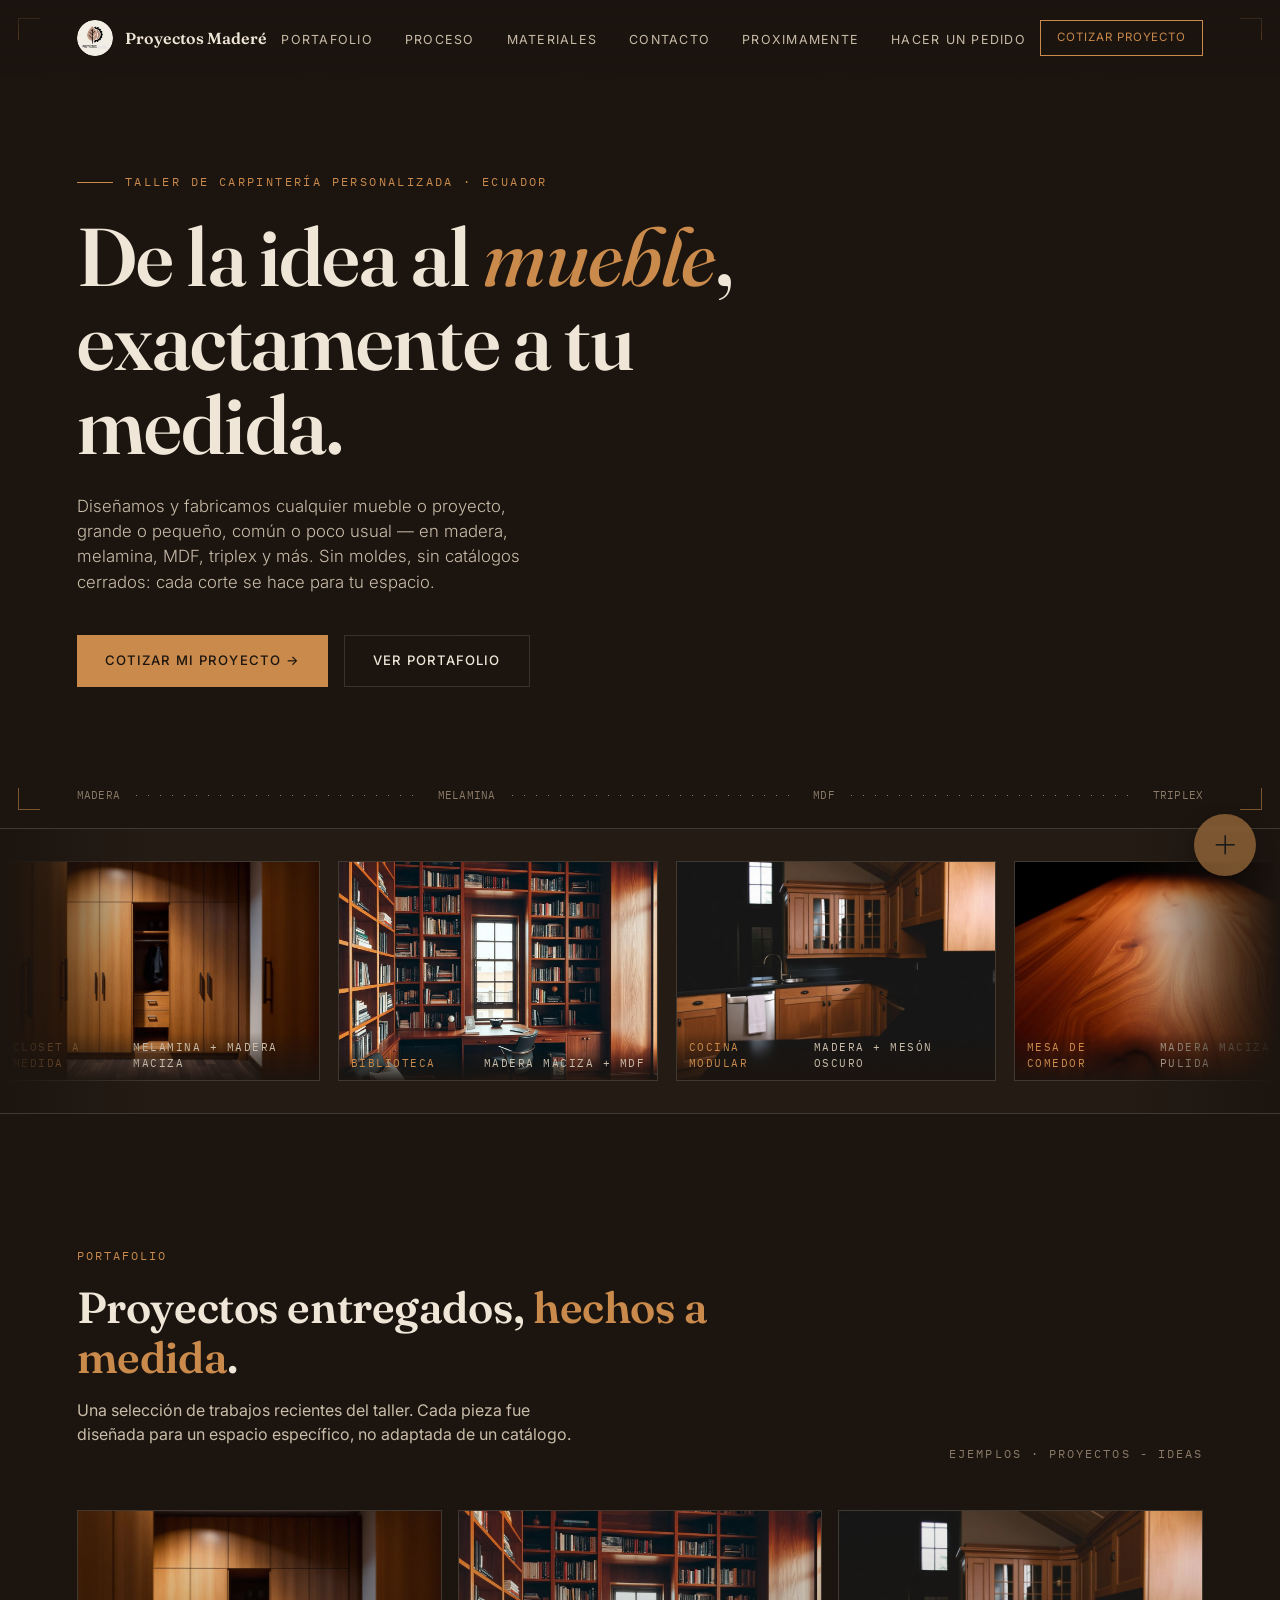
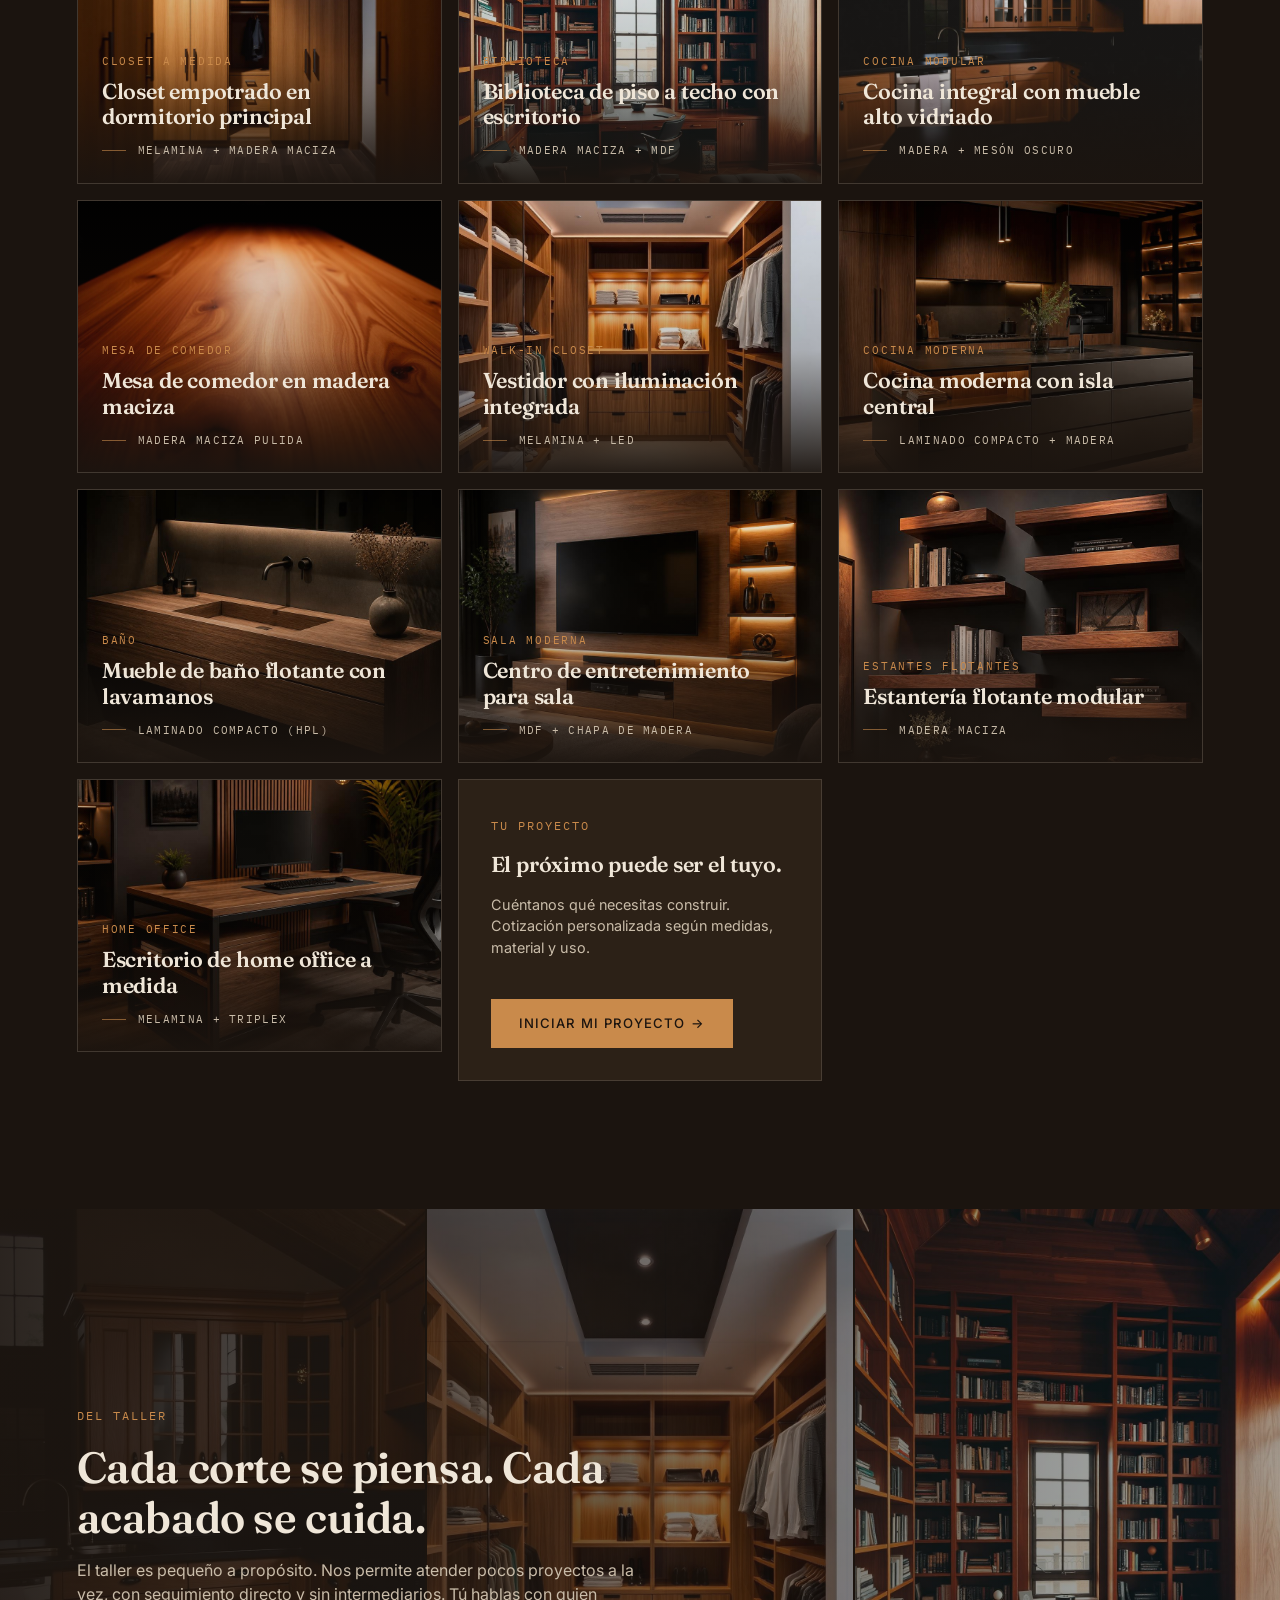
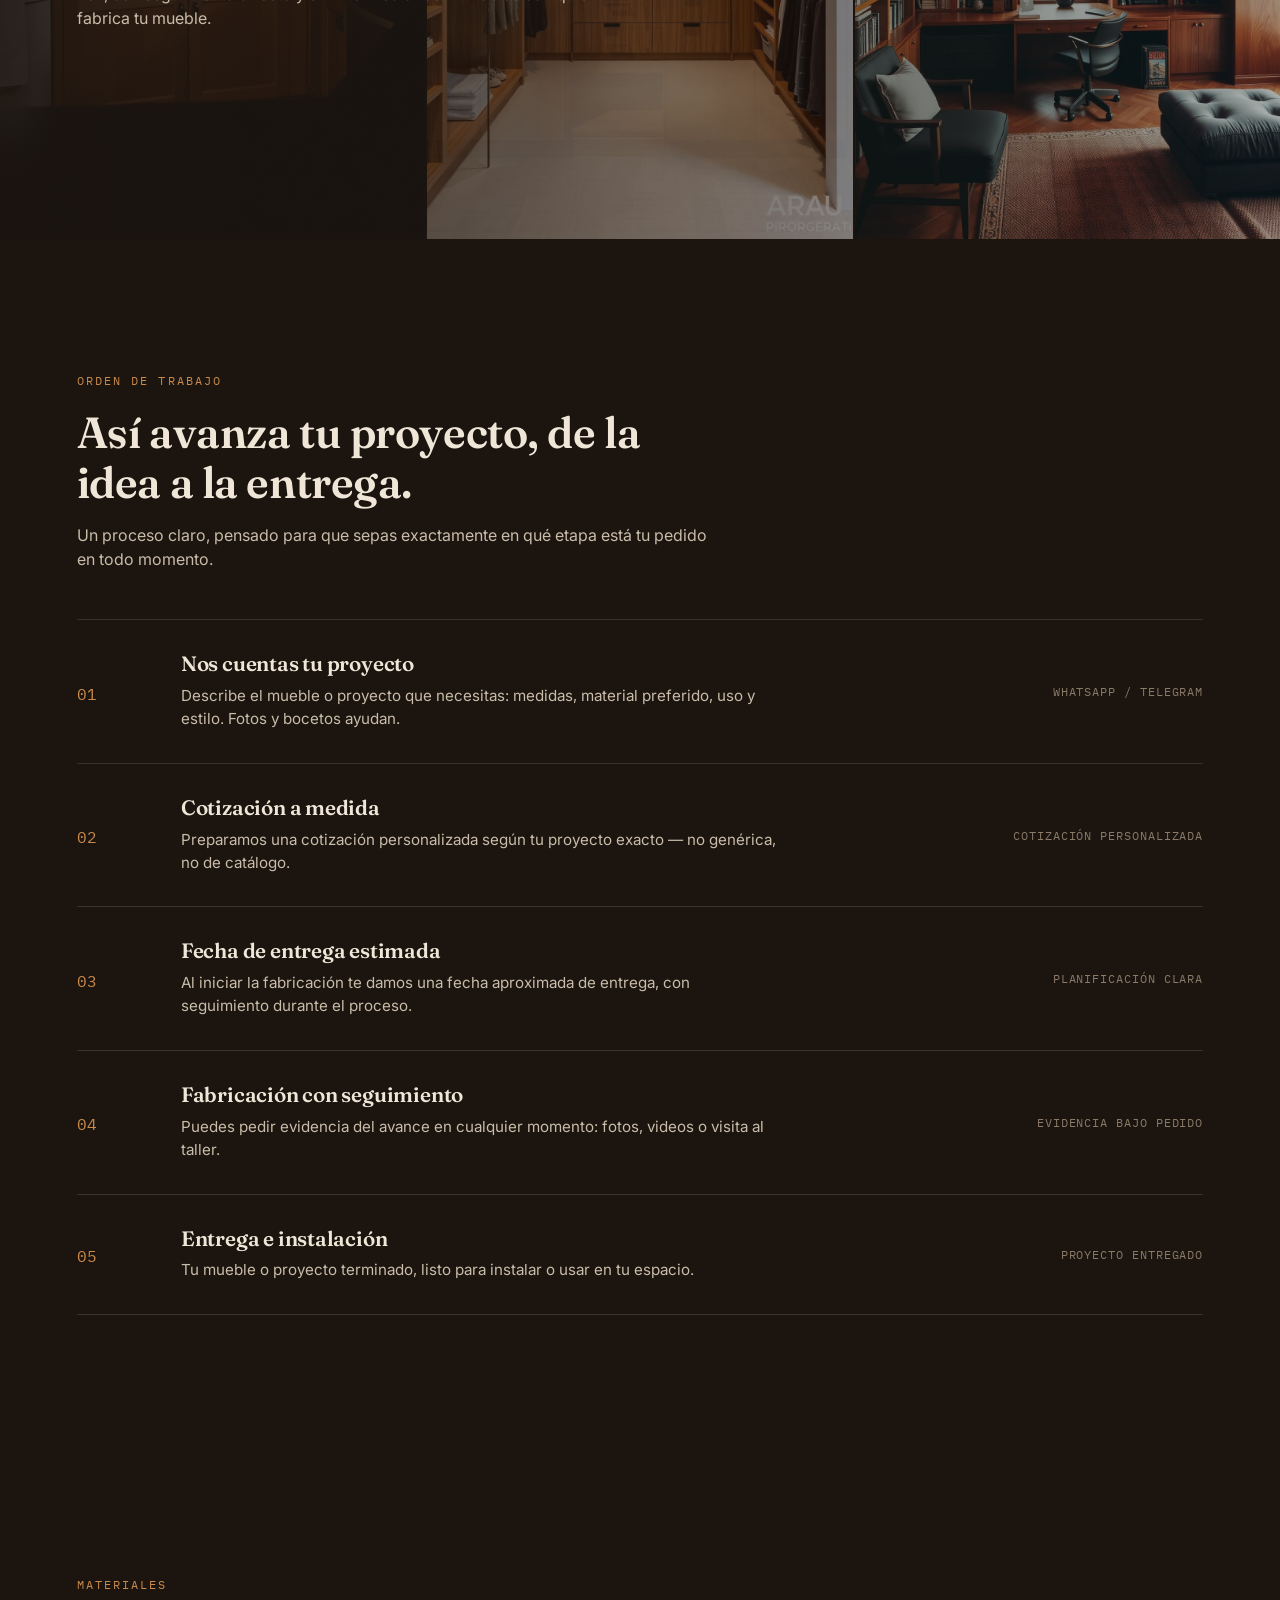
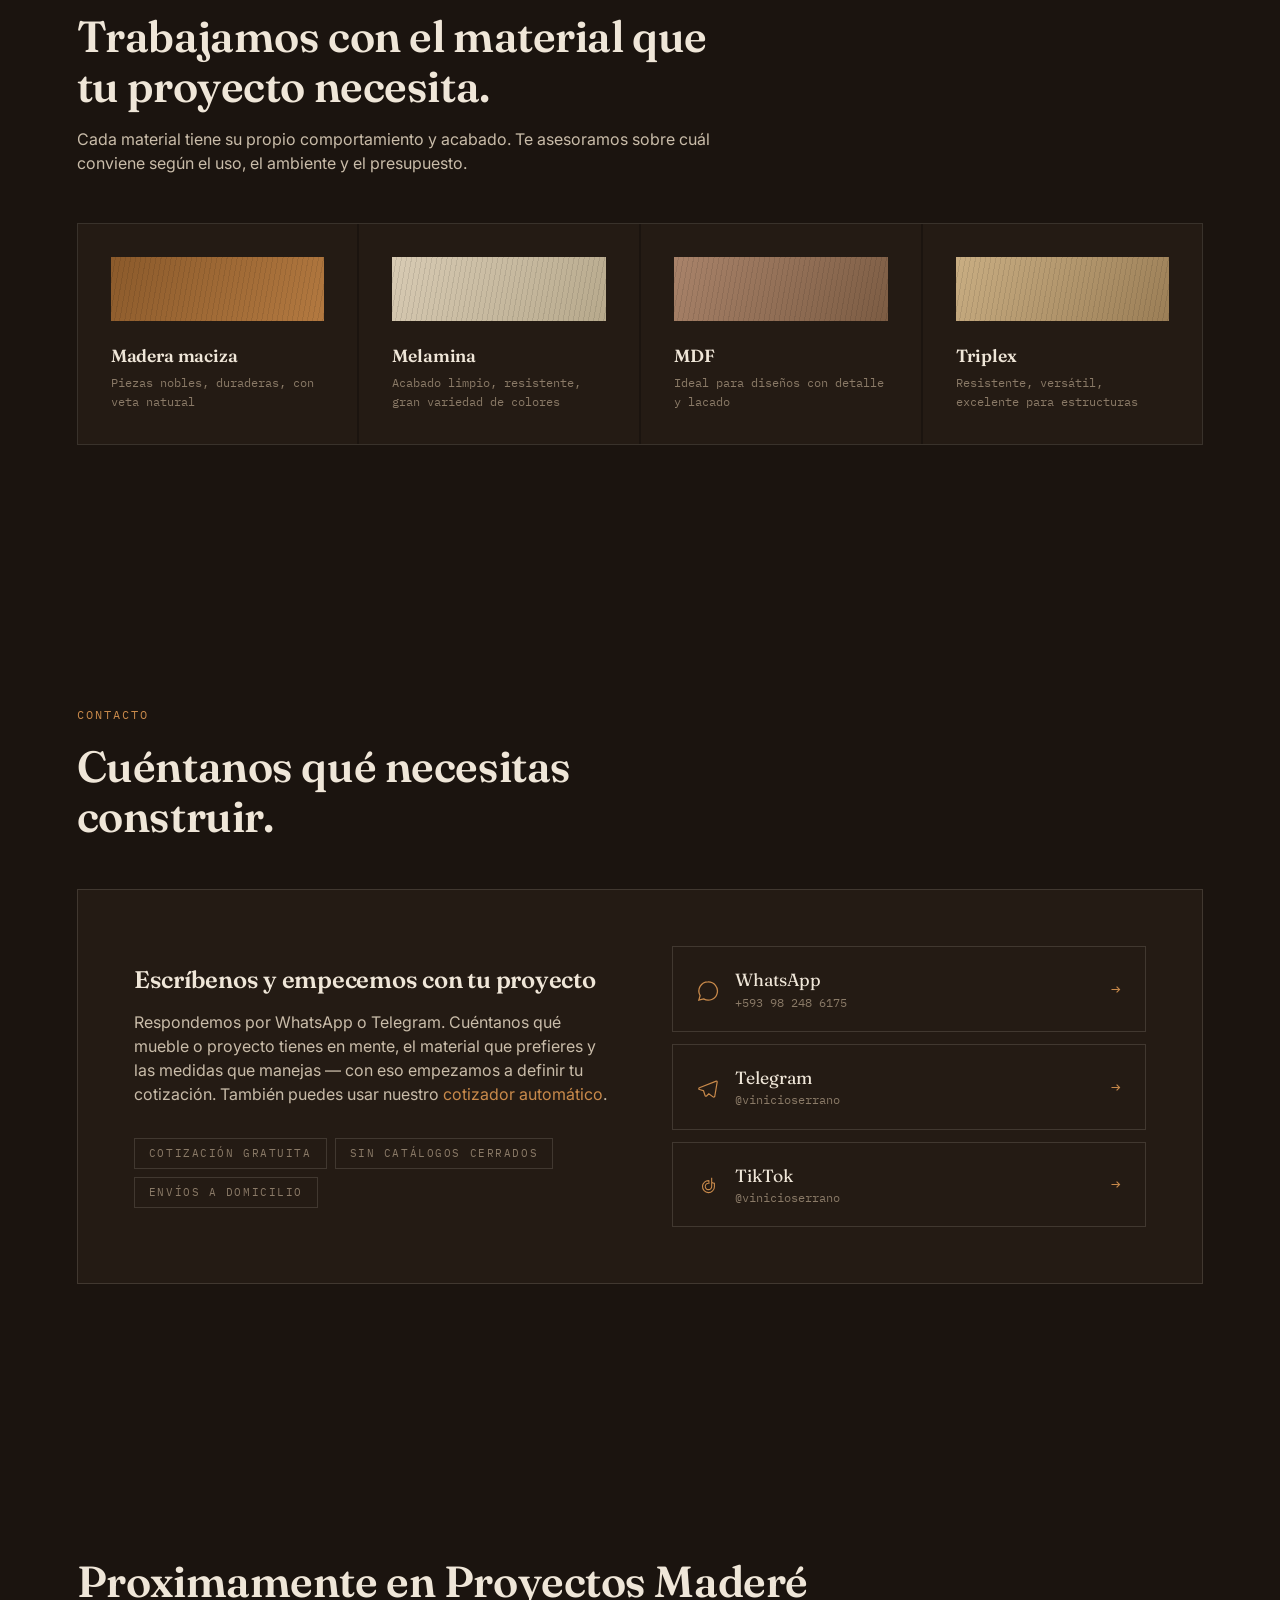
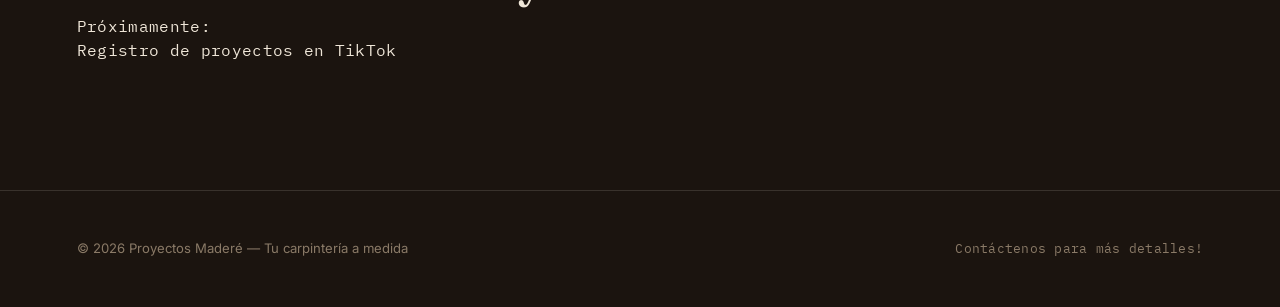
==== commit 0d8f59a1: "Cambia y añade logos de contacto flotantes" ====
--- a/index.html
+++ b/index.html
@@ -13,6 +13,7 @@
   <!-- Fuentes -->
   <link rel="icon" href="assets/Logo_2.png">
   <link rel="stylesheet" href="https://cdnjs.cloudflare.com/ajax/libs/font-awesome/6.7.2/css/all.min.css">
+  <link rel="stylesheet" href="https://cdn.jsdelivr.net/npm/bootstrap-icons@1.11.3/font/bootstrap-icons.min.css">
   <link rel="preconnect" href="https://fonts.googleapis.com" />
   <link rel="preconnect" href="https://fonts.gstatic.com" crossorigin />
   <link href="https://fonts.googleapis.com/css2?family=Fraunces:wght@400;500;600;700&family=Inter:wght@400;500;600&family=IBM+Plex+Mono:wght@400;500&display=swap" rel="stylesheet" />
@@ -242,12 +243,41 @@
     </footer>
   </main>
 
-  <a class="sticky-wa" href="https://wa.me/593982486175" target="_blank" rel="noopener" aria-label="WhatsApp">
-    <i class="fa-brands fa-whatsapp"></i>
-  </a>
+  <!-- =================== FAB DE CONTACTO =================== -->
+  <div class="fab-stack" id="fabStack">
+    <a class="fab-item fab-tiktok" href="https://www.tiktok.com/@vinisioserrano" target="_blank" rel="noopener" aria-label="TikTok">
+      <i class="bi bi-tiktok"></i>
+    </a>
+    <a class="fab-item fab-telegram" href="https://t.me/vinicioserrano" target="_blank" rel="noopener" aria-label="Telegram">
+      <i class="bi bi-telegram"></i>
+    </a>
+    <a class="fab-item fab-whatsapp" href="https://wa.me/593982486175" target="_blank" rel="noopener" aria-label="WhatsApp">
+      <i class="bi bi-whatsapp"></i>
+    </a>
+    <button class="fab-toggle" id="fabToggle" aria-label="Ver opciones de contacto" aria-expanded="false">
+      <i class="bi bi-plus-lg"></i>
+    </button>
+  </div>
+
+  <script>
+    (function () {
+      var stack = document.getElementById('fabStack');
+      var toggle = document.getElementById('fabToggle');
+      toggle.addEventListener('click', function () {
+        var isOpen = stack.classList.toggle('open');
+        toggle.setAttribute('aria-expanded', isOpen ? 'true' : 'false');
+      });
+      document.addEventListener('click', function (e) {
+        if (!stack.contains(e.target)) {
+          stack.classList.remove('open');
+          toggle.setAttribute('aria-expanded', 'false');
+        }
+      });
+    })();
+  </script>
 
   <!-- Bootstrap JS-->
   <script src="https://cdn.jsdelivr.net/npm/bootstrap@5.3.3/dist/js/bootstrap.bundle.min.js"></script>
   <script src="script.js"></script>
 </body>
-</html>
+</html>
--- a/styles.css
+++ b/styles.css
@@ -356,34 +356,83 @@
 .contact-btn:hover .arrow { transform: translateX(4px); }
 
 /* -------- Sticky WhatsApp -------- */
-.sticky-wa {
+.fab-stack {
     position: fixed;
     bottom: 24px;
     right: 24px;
+    z-index: 1000;
+    display: flex;
+    flex-direction: column;
+    align-items: center;
+    gap: 14px;
+}
+
+.fab-toggle {
     width: 62px;
     height: 62px;
-    background: #25D366;
-    color: #fff;
+    background: rgba(201, 138, 75, 0.55);
+    backdrop-filter: blur(2px);
+    color: #1a1a1a;
+    border: none;
+    border-radius: 50%;
+    display: flex;
+    align-items: center;
+    justify-content: center;
+    font-size: 26px;
+    box-shadow: 0 8px 20px rgba(0,0,0,.25);
+    cursor: pointer;
+    transition: transform .25s ease, box-shadow .2s ease, background .2s ease;
+}
+
+.fab-toggle:hover,
+.fab-toggle:focus-visible {
+    background: rgba(201, 138, 75, 0.95);
+    transform: scale(1.08);
+    box-shadow: 0 12px 28px rgba(0,0,0,.35);
+}
+
+/* En móviles no hay :hover, así que usamos :active para dar la misma respuesta al tocar */
+.fab-toggle:active {
+    background: rgba(201, 138, 75, 0.95);
+    transform: scale(1.05);
+}
+
+.fab-stack.open .fab-toggle i { transform: rotate(135deg); }
+.fab-toggle i { display: inline-flex; transition: transform .25s ease; line-height: 1; }
+
+.fab-item {
+    width: 52px;
+    height: 52px;
     border-radius: 50%;
     display: flex;
     align-items: center;
     justify-content: center;
     text-decoration: none;
-    font-size: 32px;
-    box-shadow: 0 8px 20px rgba(0,0,0,.25);
-    z-index: 1000;
-    transition: transform .2s ease, box-shadow .2s ease;
-}
-
-.sticky-wa:hover {
-    transform: scale(1.08);
     color: #fff;
-    box-shadow: 0 12px 28px rgba(0,0,0,.35);
-}
-
-.sticky-wa i {
-    line-height: 1;
-}
+    font-size: 24px;
+    box-shadow: 0 6px 16px rgba(0,0,0,.25);
+    opacity: 0;
+    transform: translateY(16px) scale(.8);
+    pointer-events: none;
+    transition: opacity .2s ease, transform .25s ease;
+}
+
+.fab-stack.open .fab-item {
+    opacity: 1;
+    transform: translateY(0) scale(1);
+    pointer-events: auto;
+}
+
+/* Retraso escalonado al abrir, para que suban uno tras otro */
+.fab-stack.open .fab-item.fab-whatsapp { transition-delay: 0s; }
+.fab-stack.open .fab-item.fab-telegram { transition-delay: .05s; }
+.fab-stack.open .fab-item.fab-tiktok   { transition-delay: .1s; }
+
+.fab-item:hover { transform: translateY(0) scale(1.08); color: #fff; }
+
+.fab-item.fab-whatsapp { background: #25D366; }
+.fab-item.fab-telegram { background: #229ED9; }
+.fab-item.fab-tiktok   { background: #000000; }
 
 /* -------- Footer -------- */
 footer.site-footer {
@@ -456,4 +505,4 @@
 .result-detalles { margin-top: 20px; font-size: 0.85rem; }
 .result-detalles .k { font-family: var(--font-mono); font-size: 0.7rem; text-transform: uppercase; letter-spacing: 0.1em; color: var(--muted); }
 .result-detalles p { margin: 6px 0 0; color: var(--paper-dim); }
-.result-disclaimer { margin-top: 20px; font-size: 0.78rem; color: var(--paper-dim); font-style: italic; text-align: center; }
+.result-disclaimer { margin-top: 20px; font-size: 0.78rem; color: var(--paper-dim); font-style: italic; text-align: center; }
